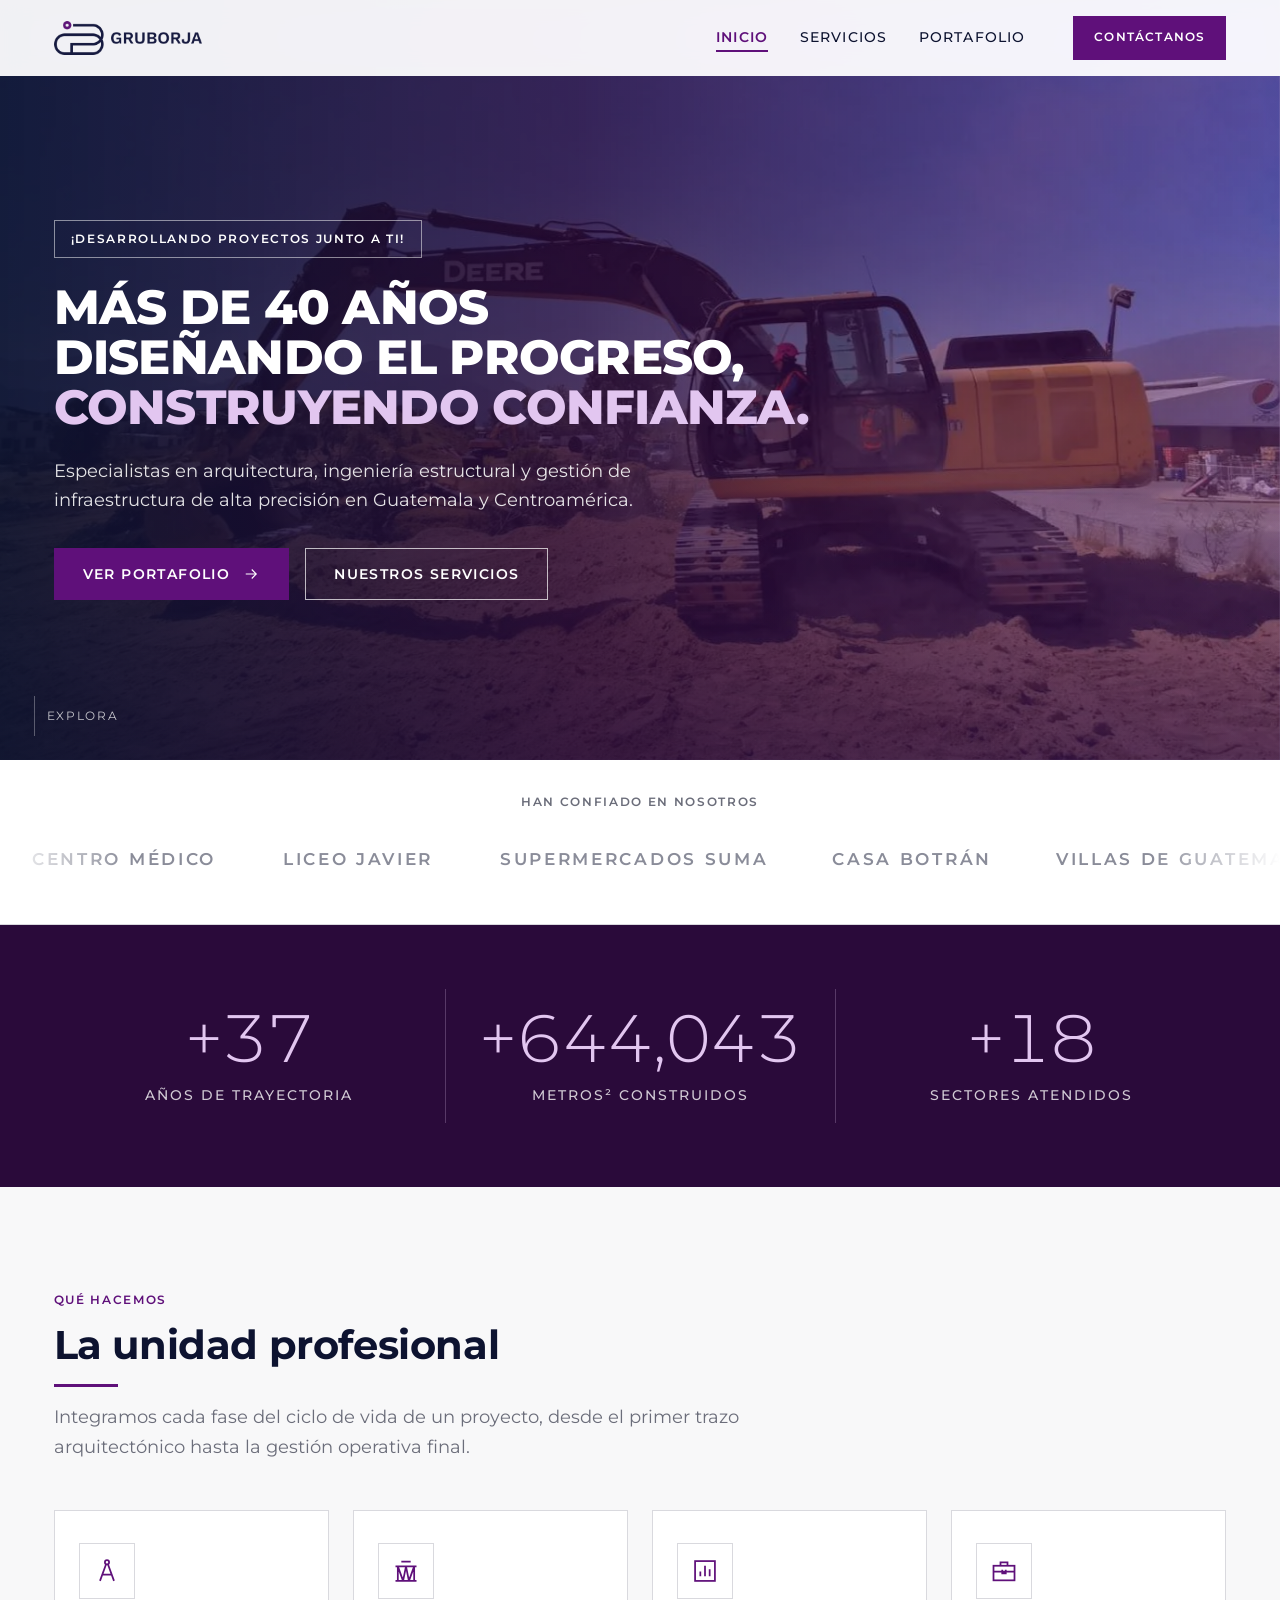
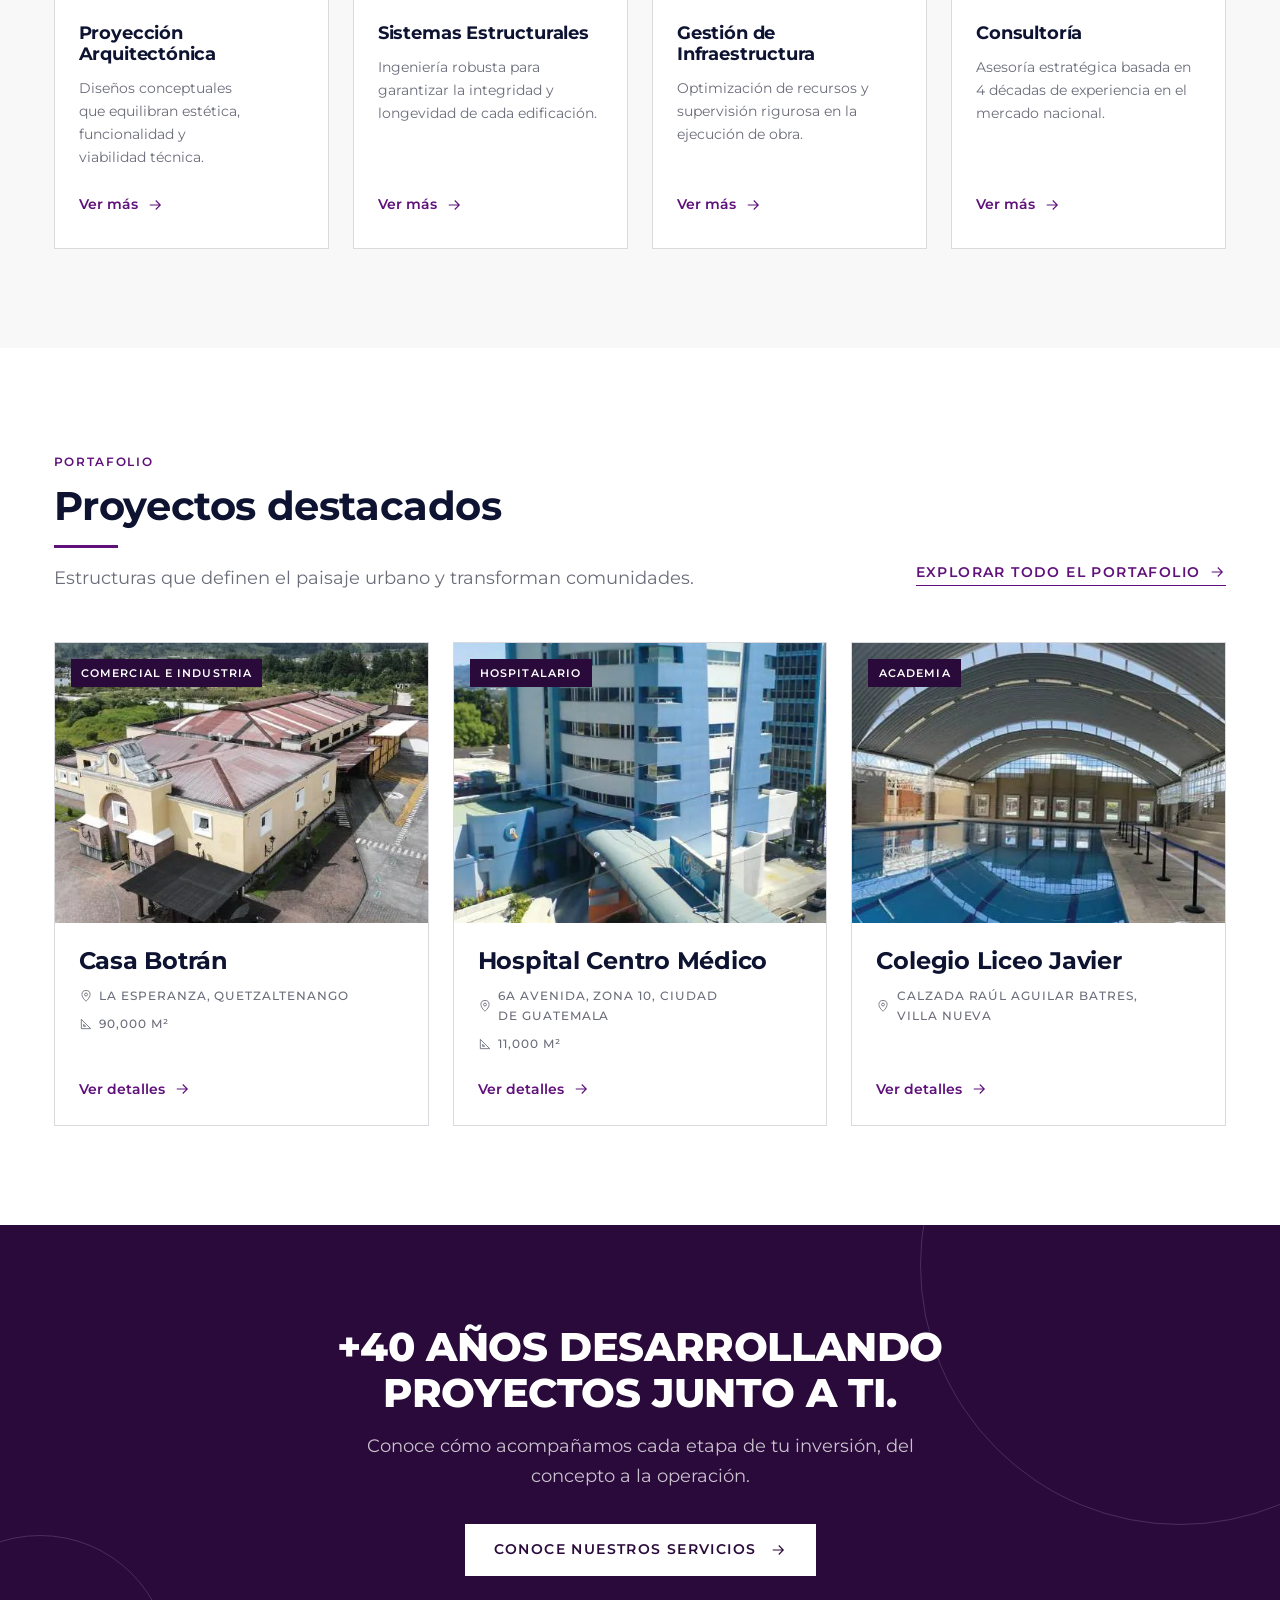
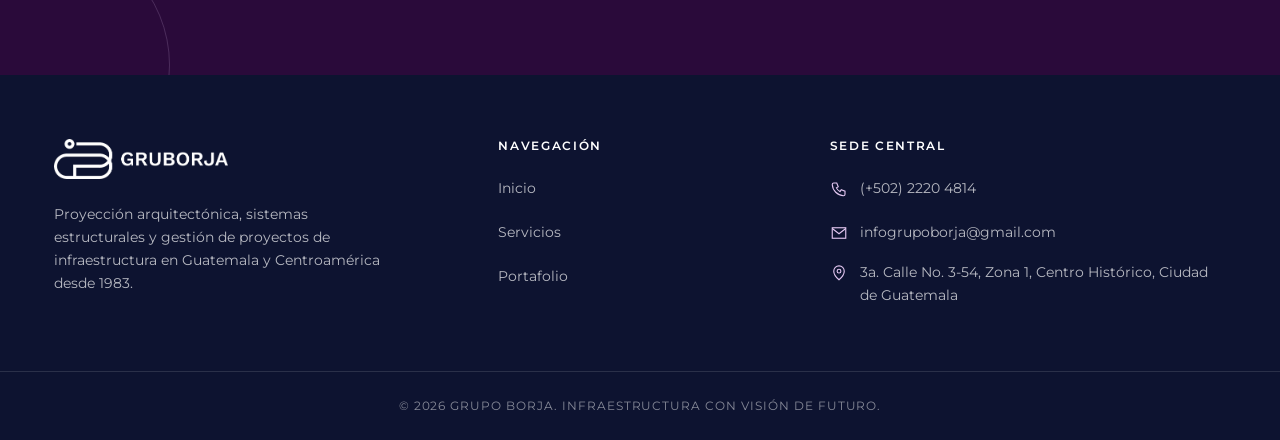
==== index.html @ f58c451b "feat(main): initial site" ====
<!DOCTYPE html>
<html lang="es" class="no-js">
<head>
  <meta charset="UTF-8">
  <meta name="viewport" content="width=device-width, initial-scale=1.0">
  <title>GRUBORJA | Arquitectura, ingeniería estructural y gestión de proyectos en Guatemala</title>
  <meta name="description" content="Más de 40 años diseñando el progreso en Guatemala. Proyección arquitectónica, sistemas estructurales, gestión de infraestructura y consultoría. +700,000 m² construidos.">

  <!-- Vista previa al compartir en WhatsApp, Facebook, LinkedIn -->
  <meta property="og:type" content="website">
  <meta property="og:title" content="GRUBORJA | Desarrollando proyectos junto a ti">
  <meta property="og:description" content="Más de 40 años de trayectoria. +700,000 m² construidos en Guatemala y Centroamérica.">
  <meta property="og:image" content="assets/img/sitio/og-imagen.jpg">
  <meta property="og:locale" content="es_GT">
  <meta name="theme-color" content="#0D1330">

  <link rel="icon" type="image/png" href="assets/logos/favicon.png">
  <link rel="apple-touch-icon" href="assets/logos/favicon.png">

  <!-- Tipografía de marca: Montserrat -->
  <link rel="preconnect" href="https://fonts.googleapis.com">
  <link rel="preconnect" href="https://fonts.gstatic.com" crossorigin>
  <link href="https://fonts.googleapis.com/css2?family=Montserrat:wght@300;400;500;600;700;800&display=swap" rel="stylesheet">

  <!-- Imagen del hero: se precarga para que aparezca rápido -->
  <link rel="preload" as="image" href="assets/img/sitio/hero-inicio.webp">

  <link rel="stylesheet" href="css/variables.css">
  <link rel="stylesheet" href="css/base.css">
  <link rel="stylesheet" href="css/componentes.css">
  <link rel="stylesheet" href="css/paginas.css">
</head>
<body>

  <a class="skip-link" href="#contenido">Saltar al contenido</a>

  <!-- =====================================================
       HEADER FIJO (igual en todas las páginas)
       ===================================================== -->
  <header class="site-header">
    <div class="container site-header__inner">
      <a class="site-header__logo" href="index.html" aria-label="GRUBORJA — Inicio">
        <img src="assets/logos/gruborja-color-horizontal.png" alt="GRUBORJA" width="872" height="200">
      </a>

      <button class="menu-toggle" type="button" aria-expanded="false" aria-controls="menu-principal" aria-label="Abrir menú">
        <span class="menu-toggle__bar"></span>
        <span class="menu-toggle__bar"></span>
        <span class="menu-toggle__bar"></span>
      </button>

      <nav class="main-nav" id="menu-principal" aria-label="Navegación principal">
        <ul class="main-nav__list" role="list">
          <li><a class="main-nav__link" href="index.html" aria-current="page">Inicio</a></li>
          <li><a class="main-nav__link" href="servicios.html">Servicios</a></li>
          <li><a class="main-nav__link" href="portafolio.html">Portafolio</a></li>
        </ul>
        <a class="btn btn--primary btn--sm" href="mailto:infogrupoborja@gmail.com?subject=Solicitud%20de%20asesor%C3%ADa%20t%C3%A9cnica">Contáctanos</a>
      </nav>
    </div>
  </header>

  <main id="contenido">

    <!-- =====================================================
         HERO
         ===================================================== -->
    <section class="hero" aria-labelledby="hero-titulo">
      <div class="hero__media">
        <img src="assets/img/sitio/hero-inicio.webp" alt="" fetchpriority="high">
      </div>

      <div class="container">
        <div class="hero__content">
          <p class="hero__tag">¡Desarrollando proyectos junto a ti!</p>
          <h1 class="hero__title" id="hero-titulo">
            Más de 40 años diseñando el progreso, <em>construyendo confianza.</em>
          </h1>
          <p class="hero__text">
            Especialistas en arquitectura, ingeniería estructural y gestión de infraestructura
            de alta precisión en Guatemala y Centroamérica.
          </p>
          <div class="hero__actions">
            <!-- Botón principal: morado sólido (mayor peso visual) -->
            <a class="btn btn--primary" href="portafolio.html">
              Ver portafolio
              <svg viewBox="0 0 24 24" fill="none" stroke="currentColor" stroke-width="1.5" aria-hidden="true"><path d="M5 12h14M13 6l6 6-6 6"/></svg>
            </a>
            <!-- Botón secundario: solo borde -->
            <a class="btn btn--outline" href="servicios.html">Nuestros servicios</a>
          </div>
        </div>
      </div>

      <a class="hero__scroll" href="#clientes" aria-label="Bajar a la siguiente sección">
        <span class="hero__scroll-line"></span> Explora
      </a>
    </section>

    <!-- =====================================================
         CARRUSEL DE CLIENTES
         Para agregar logos: reemplaza el <span class="client__name">
         por  <img class="client__logo" src="assets/logos/clientes/archivo.svg" alt="Nombre">
         ===================================================== -->
    <section class="clients" id="clientes" aria-label="Clientes que confían en nosotros">
      <p class="clients__label">Han confiado en nosotros</p>
      <div class="clients__viewport">
        <div class="clients__track">
          <ul class="clients__list" role="list">
            <li class="client"><span class="client__name">Centro Médico</span></li>
            <li class="client"><span class="client__name">Liceo Javier</span></li>
            <li class="client"><span class="client__name">Supermercados SUMA</span></li>
            <li class="client"><span class="client__name">Casa Botrán</span></li>
            <li class="client"><span class="client__name">Villas de Guatemala</span></li>
            <li class="client"><span class="client__name">Hotel Hilton</span></li>
          </ul>
          <!-- JS duplica la lista aquí para el giro infinito -->
        </div>
      </div>
    </section>

    <!-- =====================================================
         ESTADÍSTICAS (contadores animados)
         ===================================================== -->
    <section class="stats" aria-label="GRUBORJA en cifras">
      <div class="container stats__grid">
        <div class="stat reveal">
          <span class="stat__number" data-count="40" data-prefix="+">+40</span>
          <span class="stat__label">Años de trayectoria</span>
        </div>
        <div class="stat reveal">
          <span class="stat__number" data-count="700000" data-prefix="+">+700,000</span>
          <span class="stat__label">Metros² construidos</span>
        </div>
        <div class="stat reveal">
          <span class="stat__number" data-count="20" data-prefix="+">+20</span>
          <span class="stat__label">Sectores atendidos</span>
        </div>
      </div>
    </section>

    <!-- =====================================================
         SERVICIOS — LA UNIDAD PROFESIONAL
         Cada tarjeta completa es un enlace a su servicio.
         ===================================================== -->
    <section class="section" aria-labelledby="servicios-titulo">
      <div class="container">
        <div class="section-head reveal">
          <span class="eyebrow">Qué hacemos</span>
          <h2 class="section-title" id="servicios-titulo">La unidad profesional</h2>
          <p class="section-lead">
            Integramos cada fase del ciclo de vida de un proyecto, desde el primer trazo
            arquitectónico hasta la gestión operativa final.
          </p>
        </div>

        <ul class="service-links" role="list">
          <li class="reveal">
            <a class="service-link" href="servicios.html#proyeccion">
              <span class="service-icon">
                <svg viewBox="0 0 24 24" fill="none" stroke="currentColor" stroke-width="1.5" aria-hidden="true"><circle cx="12" cy="4.5" r="1.8"/><path d="M11.2 6.2 6 20.5M12.8 6.2 18 20.5M8.2 15h7.6"/></svg>
              </span>
              <h3 class="service-link__title">Proyección Arquitectónica</h3>
              <p class="service-link__text">Diseños conceptuales que equilibran estética, funcionalidad y viabilidad técnica.</p>
              <span class="service-link__more">Ver más <svg viewBox="0 0 24 24" fill="none" stroke="currentColor" stroke-width="1.5" aria-hidden="true"><path d="M5 12h14M13 6l6 6-6 6"/></svg></span>
            </a>
          </li>
          <li class="reveal">
            <a class="service-link" href="servicios.html#estructuras">
              <span class="service-icon">
                <svg viewBox="0 0 24 24" fill="none" stroke="currentColor" stroke-width="1.5" aria-hidden="true"><path d="M3 20.5h18M5 20.5V8M19 20.5V8M3 8h18M5 8l4.5 12.5M9.5 20.5 12 8l2.5 12.5M14.5 20.5 19 8M8 4h8"/></svg>
              </span>
              <h3 class="service-link__title">Sistemas Estructurales</h3>
              <p class="service-link__text">Ingeniería robusta para garantizar la integridad y longevidad de cada edificación.</p>
              <span class="service-link__more">Ver más <svg viewBox="0 0 24 24" fill="none" stroke="currentColor" stroke-width="1.5" aria-hidden="true"><path d="M5 12h14M13 6l6 6-6 6"/></svg></span>
            </a>
          </li>
          <li class="reveal">
            <a class="service-link" href="servicios.html#gestion">
              <span class="service-icon">
                <svg viewBox="0 0 24 24" fill="none" stroke="currentColor" stroke-width="1.5" aria-hidden="true"><rect x="3.5" y="3.5" width="17" height="17"/><path d="M8 16.5v-4M12 16.5v-9M16 16.5v-6"/></svg>
              </span>
              <h3 class="service-link__title">Gestión de Infraestructura</h3>
              <p class="service-link__text">Optimización de recursos y supervisión rigurosa en la ejecución de obra.</p>
              <span class="service-link__more">Ver más <svg viewBox="0 0 24 24" fill="none" stroke="currentColor" stroke-width="1.5" aria-hidden="true"><path d="M5 12h14M13 6l6 6-6 6"/></svg></span>
            </a>
          </li>
          <li class="reveal">
            <a class="service-link" href="servicios.html#consultoria">
              <span class="service-icon">
                <svg viewBox="0 0 24 24" fill="none" stroke="currentColor" stroke-width="1.5" aria-hidden="true"><rect x="3" y="7.5" width="18" height="12.5"/><path d="M9 7.5V4.5h6v3M3 12.5h18M10.5 11v3h3v-3"/></svg>
              </span>
              <h3 class="service-link__title">Consultoría</h3>
              <p class="service-link__text">Asesoría estratégica basada en 4 décadas de experiencia en el mercado nacional.</p>
              <span class="service-link__more">Ver más <svg viewBox="0 0 24 24" fill="none" stroke="currentColor" stroke-width="1.5" aria-hidden="true"><path d="M5 12h14M13 6l6 6-6 6"/></svg></span>
            </a>
          </li>
        </ul>
      </div>
    </section>

    <!-- =====================================================
         PROYECTOS DESTACADOS
         Se llenan desde data/proyectos.js (destacado: true)
         ===================================================== -->
    <section class="section section--white" aria-labelledby="destacados-titulo">
      <div class="container">
        <div class="section-head-row reveal">
          <div class="section-head">
            <span class="eyebrow">Portafolio</span>
            <h2 class="section-title" id="destacados-titulo">Proyectos destacados</h2>
            <p class="section-lead">Estructuras que definen el paisaje urbano y transforman comunidades.</p>
          </div>
          <a class="link-arrow" href="portafolio.html">
            Explorar todo el portafolio
            <svg viewBox="0 0 24 24" fill="none" stroke="currentColor" stroke-width="1.5" aria-hidden="true"><path d="M5 12h14M13 6l6 6-6 6"/></svg>
          </a>
        </div>

        <ul class="project-grid" id="destacados-grid" role="list"></ul>
      </div>
    </section>

    <!-- =====================================================
         CTA FINAL → SERVICIOS
         ===================================================== -->
    <section class="cta-band" aria-labelledby="cta-titulo">
      <div class="container reveal">
        <h2 class="cta-band__title" id="cta-titulo">+40 años desarrollando proyectos junto a ti.</h2>
        <p class="cta-band__text">Conoce cómo acompañamos cada etapa de tu inversión, del concepto a la operación.</p>
        <div class="cta-band__actions">
          <a class="btn btn--invert" href="servicios.html">
            Conoce nuestros servicios
            <svg viewBox="0 0 24 24" fill="none" stroke="currentColor" stroke-width="1.5" aria-hidden="true"><path d="M5 12h14M13 6l6 6-6 6"/></svg>
          </a>
        </div>
      </div>
    </section>

  </main>

  <!-- =====================================================
       FOOTER (igual en todas las páginas)
       ===================================================== -->
  <footer class="site-footer">
    <div class="container site-footer__grid">
      <div class="site-footer__brand">
        <img class="site-footer__logo" src="assets/logos/gruborja-blanco-horizontal.png" alt="GRUBORJA" width="870" height="200">
        <p>Proyección arquitectónica, sistemas estructurales y gestión de proyectos de infraestructura en Guatemala y Centroamérica desde 1983.</p>
      </div>

      <nav aria-label="Navegación del pie de página">
        <h2 class="site-footer__title">Navegación</h2>
        <ul class="site-footer__list" role="list">
          <li><a href="index.html">Inicio</a></li>
          <li><a href="servicios.html">Servicios</a></li>
          <li><a href="portafolio.html">Portafolio</a></li>
        </ul>
      </nav>

      <div>
        <h2 class="site-footer__title">Sede central</h2>
        <ul class="site-footer__list" role="list">
          <li>
            <a href="tel:+50222204814">
              <svg viewBox="0 0 24 24" fill="none" stroke="currentColor" stroke-width="1.5" aria-hidden="true"><path d="M5 4h4l2 5-2.5 1.5a11 11 0 0 0 5 5L15 13l5 2v4a2 2 0 0 1-2 2A16 16 0 0 1 3 6a2 2 0 0 1 2-2Z"/></svg>
              (+502) 2220 4814
            </a>
          </li>
          <li>
            <a href="mailto:infogrupoborja@gmail.com">
              <svg viewBox="0 0 24 24" fill="none" stroke="currentColor" stroke-width="1.5" aria-hidden="true"><rect x="3" y="5" width="18" height="14"/><path d="m3 6 9 7 9-7"/></svg>
              infogrupoborja@gmail.com
            </a>
          </li>
        </ul>
        <address class="site-footer__address">
          <svg viewBox="0 0 24 24" fill="none" stroke="currentColor" stroke-width="1.5" aria-hidden="true"><path d="M12 21s-7-6.1-7-11.5A7 7 0 0 1 19 9.5C19 14.9 12 21 12 21Z"/><circle cx="12" cy="9.5" r="2.5"/></svg>
          <span>3a. Calle No. 3-54, Zona 1, Centro Histórico, Ciudad de Guatemala</span>
        </address>
      </div>
    </div>

    <div class="site-footer__bottom">
      <div class="container">© <span data-year>2026</span> Grupo Borja. Infraestructura con visión de futuro.</div>
    </div>
  </footer>

  <!-- Scripts: primero los datos, luego las funciones -->
  <script src="data/proyectos.js"></script>
  <script src="js/main.js"></script>
  <script src="js/proyectos.js"></script>
  <script src="js/inicio.js"></script>
</body>
</html>
---- css/variables.css ----
/* =========================================================
   GRUBORJA — VARIABLES DE MARCA (Design Tokens)
   ---------------------------------------------------------
   Todo el sitio toma sus colores, tipografía y espacios de
   aquí. Si la marca cambia, se edita SOLO este archivo.
   ========================================================= */

:root {
  /* ---------- Colores de marca ---------- */
  --color-navy: #0D1330;          /* Azul oscuro institucional: textos y footer */
  --color-purple: #5F107A;        /* Morado GRUBORJA: botones primarios y acentos */
  --color-purple-hover: #4A0C60;  /* Morado al pasar el cursor */
  --color-purple-deep: #2A0A3A;   /* Morado profundo: bandas de estadísticas y CTA */
  --color-lilac: #E2C6F0;         /* Lila claro: números sobre fondos oscuros */
  --color-lilac-soft: #F4ECF8;    /* Lila muy suave: fondos de etiquetas */

  /* ---------- Neutros ---------- */
  --color-white: #FFFFFF;
  --color-bg: #F8F8F9;            /* Fondo general de página */
  --color-bg-alt: #EFEFF1;        /* Fondo de secciones alternas */
  --color-line: #D9D9DE;          /* Marcos lineales de 1px */
  --color-text: #3B3D4A;          /* Texto de párrafos */
  --color-text-soft: #6B6D7A;     /* Texto secundario / metadatos */

  /* ---------- Estados ---------- */
  --color-focus: #B26BD1;         /* Anillo de foco visible (accesibilidad) */

  /* ---------- Tipografía ---------- */
  --font-base: "Montserrat", system-ui, -apple-system, "Segoe UI", sans-serif;

  /* Escala tipográfica fluida: crece con el ancho de pantalla */
  --fs-xs: 0.75rem;                                   /* 12px  etiquetas   */
  --fs-sm: 0.875rem;                                  /* 14px  metadatos   */
  --fs-base: 1rem;                                    /* 16px  párrafos    */
  --fs-md: 1.125rem;                                  /* 18px  intro       */
  --fs-lg: clamp(1.25rem, 1.1rem + 0.6vw, 1.5rem);    /* títulos de tarjeta */
  --fs-xl: clamp(1.75rem, 1.4rem + 1.4vw, 2.5rem);    /* títulos de sección */
  --fs-2xl: clamp(1.9rem, 1.4rem + 2vw, 3.25rem);     /* título del hero    */
  --fs-stat: clamp(2.5rem, 1.8rem + 3vw, 4.25rem);    /* números grandes    */

  --tracking-wide: 0.14em;        /* Espaciado de letras para etiquetas en mayúscula */

  /* ---------- Espaciado ---------- */
  --space-1: 0.25rem;
  --space-2: 0.5rem;
  --space-3: 0.75rem;
  --space-4: 1rem;
  --space-5: 1.5rem;
  --space-6: 2rem;
  --space-7: 3rem;
  --space-8: 4rem;
  --section-y: clamp(4rem, 3rem + 4vw, 7rem);  /* Espacio vertical entre secciones */

  /* ---------- Layout ---------- */
  --container: 1240px;
  --gutter: clamp(1rem, 0.5rem + 2vw, 3rem);
  --header-h: 76px;
  --header-h-compact: 64px;

  /* ---------- Bordes, sombras y movimiento ---------- */
  --border: 1px solid var(--color-line);   /* Marco lineal de 1px (constante de marca) */
  --radius: 0;                              /* La marca usa esquinas rectas */
  --radius-pill: 999px;
  --shadow-hover: 0 18px 40px -18px rgba(13, 19, 48, 0.35);
  --ease: cubic-bezier(0.22, 0.61, 0.36, 1);
  --t-fast: 180ms;
  --t-med: 380ms;
  --t-slow: 700ms;
}
---- css/base.css ----
/* =========================================================
   GRUBORJA — BASE
   Reset ligero, tipografía general, utilidades y layout.
   ========================================================= */

/* ---------- Reset ---------- */
*,
*::before,
*::after {
  box-sizing: border-box;
}

html {
  -webkit-text-size-adjust: 100%;
  scroll-behavior: smooth;
  /* Evita que el header fijo tape los títulos al usar anclas (#seccion) */
  scroll-padding-top: calc(var(--header-h) + 1rem);
}

body {
  margin: 0;
  font-family: var(--font-base);
  font-size: var(--fs-base);
  line-height: 1.65;
  color: var(--color-text);
  background: var(--color-bg);
  -webkit-font-smoothing: antialiased;
  overflow-x: hidden;
}

/* Bloquea el scroll cuando el menú móvil o el modal están abiertos */
body.no-scroll {
  overflow: hidden;
}

img,
svg {
  display: block;
  max-width: 100%;
}

img {
  height: auto;
}

h1, h2, h3, h4, p, ul, ol, figure {
  margin: 0;
}

ul[role="list"],
ol[role="list"] {
  list-style: none;
  padding: 0;
}

a {
  color: inherit;
  text-decoration: none;
}

button {
  font: inherit;
  color: inherit;
  cursor: pointer;
  background: none;
  border: 0;
  padding: 0;
}

/* ---------- Encabezados ---------- */
h1, h2, h3, h4 {
  color: var(--color-navy);
  line-height: 1.15;
  font-weight: 700;
  letter-spacing: -0.01em;
  text-wrap: balance;
}

p {
  text-wrap: pretty;
}

/* ---------- Foco visible (accesibilidad con teclado) ---------- */
:focus-visible {
  outline: 2px solid var(--color-focus);
  outline-offset: 3px;
}

/* ---------- Enlace "Saltar al contenido" ---------- */
.skip-link {
  position: absolute;
  left: var(--space-4);
  top: -100px;
  z-index: 1000;
  padding: var(--space-3) var(--space-4);
  background: var(--color-purple);
  color: var(--color-white);
  font-weight: 600;
}

.skip-link:focus {
  top: var(--space-4);
}

/* ---------- Utilidades ---------- */
.container {
  width: 100%;
  max-width: var(--container);
  margin-inline: auto;
  padding-inline: var(--gutter);
}

.section {
  padding-block: var(--section-y);
}

.section--alt {
  background: var(--color-bg-alt);
}

.section--white {
  background: var(--color-white);
}

/* Texto solo para lectores de pantalla */
.sr-only {
  position: absolute;
  width: 1px;
  height: 1px;
  padding: 0;
  margin: -1px;
  overflow: hidden;
  clip: rect(0, 0, 0, 0);
  white-space: nowrap;
  border: 0;
}

/* ---------- Encabezado de sección (etiqueta + título + línea) ---------- */
.section-head {
  max-width: 720px;
  margin-bottom: var(--space-7);
}

.eyebrow {
  display: inline-block;
  font-size: var(--fs-xs);
  font-weight: 600;
  letter-spacing: var(--tracking-wide);
  text-transform: uppercase;
  color: var(--color-purple);
  margin-bottom: var(--space-3);
}

.section-title {
  font-size: var(--fs-xl);
}

/* Línea morada bajo el título (detalle del diseño en Figma) */
.section-title::after {
  content: "";
  display: block;
  width: 64px;
  height: 3px;
  margin-top: var(--space-4);
  background: var(--color-purple);
}

.section-head--center {
  margin-inline: auto;
  text-align: center;
}

.section-head--center .section-title::after {
  margin-inline: auto;
}

.section-lead {
  margin-top: var(--space-4);
  font-size: var(--fs-md);
  color: var(--color-text-soft);
}

/* Fila con encabezado a la izquierda y enlace a la derecha */
.section-head-row {
  display: flex;
  flex-wrap: wrap;
  align-items: flex-end;
  justify-content: space-between;
  gap: var(--space-5);
  margin-bottom: var(--space-7);
}

.section-head-row .section-head {
  margin-bottom: 0;
}

/* ---------- Animación de aparición al hacer scroll ---------- */
/* JS agrega la clase .is-visible cuando el elemento entra en pantalla */
.reveal {
  opacity: 0;
  transform: translateY(24px);
  transition: opacity var(--t-slow) var(--ease), transform var(--t-slow) var(--ease);
}

.reveal.is-visible {
  opacity: 1;
  transform: none;
}

/* Si JS no carga, todo se muestra igual */
.no-js .reveal {
  opacity: 1;
  transform: none;
}

/* ---------- Respeto a "reducir movimiento" del sistema ---------- */
@media (prefers-reduced-motion: reduce) {
  html {
    scroll-behavior: auto;
  }

  *,
  *::before,
  *::after {
    animation-duration: 0.01ms !important;
    animation-iteration-count: 1 !important;
    transition-duration: 0.01ms !important;
  }

  .reveal {
    opacity: 1;
    transform: none;
  }
}
---- css/componentes.css ----
/* =========================================================
   GRUBORJA — COMPONENTES REUTILIZABLES
   Botones, header, menú móvil, hero, tarjetas, banda CTA,
   footer y modal de proyecto.
   ========================================================= */


/* =========================================================
   1. BOTONES
   - .btn--primary   → acción principal (morado sólido)
   - .btn--outline   → acción secundaria sobre fondo oscuro
   - .btn--ghost     → acción secundaria sobre fondo claro
   - .btn--invert    → acción principal sobre fondo morado
   Todos miden mínimo 48px de alto (área táctil cómoda).
   ========================================================= */
.btn {
  display: inline-flex;
  align-items: center;
  justify-content: center;
  gap: var(--space-3);
  min-height: 52px;
  padding: 0.85rem 1.75rem;
  font-size: var(--fs-sm);
  font-weight: 600;
  letter-spacing: 0.1em;
  text-transform: uppercase;
  line-height: 1.2;
  text-align: center;
  border: 1px solid transparent;
  border-radius: var(--radius);
  transition: background-color var(--t-fast) var(--ease),
              color var(--t-fast) var(--ease),
              border-color var(--t-fast) var(--ease),
              transform var(--t-fast) var(--ease);
}

.btn svg {
  width: 18px;
  height: 18px;
  flex-shrink: 0;
  transition: transform var(--t-fast) var(--ease);
}

.btn:hover svg {
  transform: translateX(4px);
}

.btn:active {
  transform: translateY(1px);
}

.btn--primary {
  background: var(--color-purple);
  color: var(--color-white);
}

.btn--primary:hover {
  background: var(--color-purple-hover);
}

.btn--outline {
  border-color: rgba(255, 255, 255, 0.7);
  color: var(--color-white);
}

.btn--outline:hover {
  background: var(--color-white);
  color: var(--color-navy);
}

.btn--ghost {
  border-color: var(--color-purple);
  color: var(--color-purple);
}

.btn--ghost:hover {
  background: var(--color-purple);
  color: var(--color-white);
}

.btn--invert {
  background: var(--color-white);
  color: var(--color-purple-deep);
}

.btn--invert:hover {
  background: var(--color-lilac);
}

.btn--sm {
  min-height: 44px;
  padding: 0.6rem 1.25rem;
  font-size: var(--fs-xs);
}

/* Enlace de texto con flecha y subrayado animado */
.link-arrow {
  display: inline-flex;
  align-items: center;
  gap: var(--space-2);
  min-height: 44px;
  font-size: var(--fs-sm);
  font-weight: 600;
  letter-spacing: 0.1em;
  text-transform: uppercase;
  color: var(--color-purple);
  background-image: linear-gradient(currentColor, currentColor);
  background-size: 100% 1px;
  background-position: 0 calc(100% - 8px);
  background-repeat: no-repeat;
  transition: background-size var(--t-med) var(--ease);
}

.link-arrow svg {
  width: 18px;
  height: 18px;
  transition: transform var(--t-fast) var(--ease);
}

.link-arrow:hover svg {
  transform: translateX(4px);
}


/* =========================================================
   2. HEADER FIJO
   Siempre visible. Al hacer scroll se compacta (clase
   .is-scrolled agregada por JS).
   ========================================================= */
.site-header {
  position: fixed;
  inset: 0 0 auto 0;
  z-index: 100;
  height: var(--header-h);
  background: rgba(255, 255, 255, 0.94);
  -webkit-backdrop-filter: saturate(160%) blur(12px);
  backdrop-filter: saturate(160%) blur(12px);
  border-bottom: 1px solid transparent;
  transition: height var(--t-med) var(--ease),
              border-color var(--t-med) var(--ease),
              box-shadow var(--t-med) var(--ease);
}

.site-header.is-scrolled {
  height: var(--header-h-compact);
  border-bottom-color: var(--color-line);
  box-shadow: 0 6px 24px -18px rgba(13, 19, 48, 0.5);
}

.site-header__inner {
  display: flex;
  align-items: center;
  justify-content: space-between;
  gap: var(--space-5);
  height: 100%;
}

.site-header__logo img {
  height: 34px;
  width: auto;
  transition: height var(--t-med) var(--ease);
}

.site-header.is-scrolled .site-header__logo img {
  height: 30px;
}

/* Navegación de escritorio */
.main-nav {
  display: flex;
  align-items: center;
  gap: var(--space-7);
}

.main-nav__list {
  display: flex;
  gap: var(--space-6);
}

.main-nav__link {
  position: relative;
  display: inline-flex;
  align-items: center;
  min-height: 44px;
  font-size: var(--fs-sm);
  font-weight: 500;
  letter-spacing: 0.08em;
  text-transform: uppercase;
  color: var(--color-navy);
  transition: color var(--t-fast) var(--ease);
}

/* Línea inferior animada; se queda fija en la página activa */
.main-nav__link::after {
  content: "";
  position: absolute;
  left: 0;
  right: 0;
  bottom: 8px;
  height: 2px;
  background: var(--color-purple);
  transform: scaleX(0);
  transform-origin: left;
  transition: transform var(--t-med) var(--ease);
}

.main-nav__link:hover {
  color: var(--color-purple);
}

.main-nav__link:hover::after,
.main-nav__link[aria-current="page"]::after {
  transform: scaleX(1);
}

.main-nav__link[aria-current="page"] {
  color: var(--color-purple);
  font-weight: 600;
}

/* Botón hamburguesa (solo móvil/tablet) */
.menu-toggle {
  display: none;
  position: relative;
  width: 48px;
  height: 48px;
  margin-right: -12px;
}

.menu-toggle__bar {
  position: absolute;
  left: 12px;
  width: 24px;
  height: 2px;
  background: var(--color-navy);
  transition: transform var(--t-med) var(--ease), opacity var(--t-fast);
}

.menu-toggle__bar:nth-child(1) { top: 16px; }
.menu-toggle__bar:nth-child(2) { top: 23px; }
.menu-toggle__bar:nth-child(3) { top: 30px; }

/* Se convierte en "X" cuando el menú está abierto */
.menu-toggle[aria-expanded="true"] .menu-toggle__bar:nth-child(1) {
  transform: translateY(7px) rotate(45deg);
}

.menu-toggle[aria-expanded="true"] .menu-toggle__bar:nth-child(2) {
  opacity: 0;
}

.menu-toggle[aria-expanded="true"] .menu-toggle__bar:nth-child(3) {
  transform: translateY(-7px) rotate(-45deg);
}

/* ---------- Menú en móvil y tablet (< 900px) ---------- */
@media (max-width: 899px) {
  .menu-toggle {
    display: block;
  }

  .main-nav {
    position: fixed;
    top: var(--header-h);
    left: 0;
    right: 0;
    height: calc(100dvh - var(--header-h));
    flex-direction: column;
    align-items: stretch;
    justify-content: space-between;
    gap: var(--space-6);
    padding: var(--space-6) var(--gutter) var(--space-7);
    background: var(--color-white);
    border-top: var(--border);
    /* Oculto por defecto */
    opacity: 0;
    visibility: hidden;
    transform: translateY(-12px);
    transition: opacity var(--t-med) var(--ease),
                transform var(--t-med) var(--ease),
                visibility 0s linear var(--t-med);
  }

  .site-header.is-scrolled .main-nav {
    top: var(--header-h-compact);
    height: calc(100dvh - var(--header-h-compact));
  }

  .main-nav.is-open {
    opacity: 1;
    visibility: visible;
    transform: none;
    transition-delay: 0s;
  }

  .main-nav__list {
    flex-direction: column;
    gap: 0;
  }

  .main-nav__list li {
    border-bottom: var(--border);
  }

  .main-nav__link {
    width: 100%;
    min-height: 64px;
    font-size: var(--fs-lg);
    font-weight: 600;
    letter-spacing: 0.02em;
    text-transform: none;
  }

  .main-nav__link::after {
    display: none;
  }

  .main-nav .btn {
    width: 100%;
  }
}


/* =========================================================
   3. HERO (encabezado con foto)
   El texto va directo sobre un degradado oscuro que garantiza
   contraste en cualquier foto (mejora UX #1 del análisis).
   ========================================================= */
.hero {
  position: relative;
  display: flex;
  align-items: center;
  min-height: min(88vh, 760px);
  padding-top: calc(var(--header-h) + var(--space-7));
  padding-bottom: var(--space-8);
  color: var(--color-white);
  overflow: hidden;
  isolation: isolate;
}

.hero--short {
  min-height: min(70vh, 600px);
}

.hero__media {
  position: absolute;
  inset: 0;
  z-index: -2;
}

.hero__media img {
  width: 100%;
  height: 100%;
  object-fit: cover;
  /* Zoom lento de entrada */
  animation: hero-zoom 14s var(--ease) both;
}

/* Capa de color: más oscura a la izquierda, donde va el texto */
.hero::before {
  content: "";
  position: absolute;
  inset: 0;
  z-index: -1;
  background:
    linear-gradient(90deg, rgba(13, 19, 48, 0.92) 0%, rgba(42, 10, 58, 0.78) 45%, rgba(95, 16, 122, 0.35) 100%),
    linear-gradient(0deg, rgba(13, 19, 48, 0.55) 0%, transparent 40%);
}

@keyframes hero-zoom {
  from { transform: scale(1.08); }
  to   { transform: scale(1); }
}

.hero__content {
  max-width: 820px;
}

/* Etiqueta enmarcada con línea de 1px (constante de marca) */
.hero__tag {
  display: inline-block;
  padding: var(--space-2) var(--space-4);
  margin-bottom: var(--space-5);
  border: 1px solid rgba(255, 255, 255, 0.5);
  font-size: var(--fs-xs);
  font-weight: 600;
  letter-spacing: var(--tracking-wide);
  text-transform: uppercase;
}

.hero__title {
  font-size: var(--fs-2xl);
  font-weight: 800;
  color: var(--color-white);
  text-transform: uppercase;
  letter-spacing: -0.015em;
  line-height: 1.05;
}

.hero__title em {
  font-style: normal;
  color: var(--color-lilac);
}

.hero__text {
  max-width: 620px;
  margin-top: var(--space-5);
  font-size: var(--fs-md);
  color: rgba(255, 255, 255, 0.88);
}

.hero__actions {
  display: flex;
  flex-wrap: wrap;
  gap: var(--space-4);
  margin-top: var(--space-6);
}

/* Indicador "Explora" con línea animada */
.hero__scroll {
  position: absolute;
  left: var(--gutter);
  bottom: var(--space-5);
  display: flex;
  align-items: center;
  gap: var(--space-3);
  font-size: var(--fs-xs);
  letter-spacing: var(--tracking-wide);
  text-transform: uppercase;
  color: rgba(255, 255, 255, 0.75);
}

.hero__scroll-line {
  position: relative;
  width: 1px;
  height: 40px;
  background: rgba(255, 255, 255, 0.3);
  overflow: hidden;
}

.hero__scroll-line::after {
  content: "";
  position: absolute;
  left: 0;
  top: -40px;
  width: 1px;
  height: 40px;
  background: var(--color-white);
  animation: scroll-line 2.2s var(--ease) infinite;
}

@keyframes scroll-line {
  to { top: 40px; }
}

@media (max-width: 599px) {
  .hero__actions .btn {
    width: 100%;
  }

  .hero__scroll {
    display: none;
  }
}


/* =========================================================
   4. TARJETA DE PROYECTO
   Se usa en Inicio (a color) y Portafolio (escala de grises
   → color al pasar el cursor). Toda la tarjeta es un botón
   que abre el modal.
   ========================================================= */
.project-grid {
  display: grid;
  grid-template-columns: repeat(3, 1fr);
  gap: var(--space-5);
}

@media (max-width: 1023px) {
  .project-grid { grid-template-columns: repeat(2, 1fr); }
}

@media (max-width: 639px) {
  .project-grid { grid-template-columns: 1fr; }
}

.project-card {
  display: flex;
  flex-direction: column;
  width: 100%;
  height: 100%;
  text-align: left;
  background: var(--color-white);
  border: var(--border);
  transition: border-color var(--t-med) var(--ease),
              box-shadow var(--t-med) var(--ease),
              transform var(--t-med) var(--ease);
}

.project-card:hover,
.project-card:focus-visible {
  border-color: var(--color-purple);
  box-shadow: var(--shadow-hover);
  transform: translateY(-4px);
}

.project-card__media {
  position: relative;
  aspect-ratio: 4 / 3;
  overflow: hidden;
  background: var(--color-bg-alt);
}

.project-card__media img {
  width: 100%;
  height: 100%;
  object-fit: cover;
  transition: transform var(--t-slow) var(--ease), filter var(--t-slow) var(--ease);
}

.project-card:hover .project-card__media img,
.project-card:focus-visible .project-card__media img {
  transform: scale(1.06);
}

/* --- Variante del portafolio: gris por defecto, color al interactuar --- */
.project-card--mono .project-card__media img {
  filter: grayscale(1) contrast(1.05);
}

.project-card--mono:hover .project-card__media img,
.project-card--mono:focus-visible .project-card__media img {
  filter: none;
}

/* En pantallas táctiles no hay hover: la foto toma color al aparecer
   en pantalla (JS agrega .is-colored) */
@media (hover: none) {
  .project-card--mono.is-colored .project-card__media img {
    filter: none;
  }
}

/* Etiqueta de sector sobre la foto */
.project-card__tag {
  position: absolute;
  top: var(--space-4);
  left: var(--space-4);
  padding: 0.3rem 0.65rem;
  background: var(--color-purple-deep);
  color: var(--color-white);
  font-size: 0.6875rem;
  font-weight: 600;
  letter-spacing: 0.1em;
  text-transform: uppercase;
}

/* Icono "+" que aparece al pasar el cursor */
.project-card__zoom {
  position: absolute;
  right: var(--space-4);
  bottom: var(--space-4);
  display: grid;
  place-items: center;
  width: 44px;
  height: 44px;
  background: var(--color-white);
  color: var(--color-purple);
  opacity: 0;
  transform: translateY(8px);
  transition: opacity var(--t-med) var(--ease), transform var(--t-med) var(--ease);
}

.project-card__zoom svg {
  width: 20px;
  height: 20px;
}

.project-card:hover .project-card__zoom,
.project-card:focus-visible .project-card__zoom {
  opacity: 1;
  transform: none;
}

.project-card__body {
  display: flex;
  flex-direction: column;
  flex: 1;
  padding: var(--space-5);
}

.project-card__title {
  font-size: var(--fs-lg);
  font-weight: 700;
}

.project-card__meta {
  display: flex;
  flex-wrap: wrap;
  gap: var(--space-2) var(--space-5);
  margin-top: var(--space-3);
  font-size: var(--fs-xs);
  font-weight: 500;
  letter-spacing: 0.08em;
  text-transform: uppercase;
  color: var(--color-text-soft);
}

.project-card__meta span {
  display: inline-flex;
  align-items: center;
  gap: 0.4rem;
}

.project-card__meta svg {
  width: 14px;
  height: 14px;
  flex-shrink: 0;
}

.project-card__desc {
  margin-top: var(--space-4);
  font-size: var(--fs-sm);
  color: var(--color-text);
}

.project-card__cta {
  display: inline-flex;
  align-items: center;
  gap: var(--space-2);
  margin-top: auto;
  padding-top: var(--space-5);
  font-size: var(--fs-sm);
  font-weight: 600;
  color: var(--color-purple);
}

.project-card__cta svg {
  width: 18px;
  height: 18px;
  transition: transform var(--t-fast) var(--ease);
}

.project-card:hover .project-card__cta svg {
  transform: translateX(4px);
}


/* =========================================================
   5. BANDA CTA (llamada a la acción final)
   ========================================================= */
.cta-band {
  position: relative;
  padding-block: var(--section-y);
  background: var(--color-purple-deep);
  color: var(--color-white);
  text-align: center;
  overflow: hidden;
  isolation: isolate;
}

/* Detalle gráfico: anillos lineales inspirados en el isotipo */
.cta-band::before,
.cta-band::after {
  content: "";
  position: absolute;
  z-index: -1;
  border: 1px solid rgba(226, 198, 240, 0.18);
  border-radius: 50%;
}

.cta-band::before {
  width: 520px;
  height: 520px;
  right: -160px;
  top: -220px;
}

.cta-band::after {
  width: 260px;
  height: 260px;
  left: -90px;
  bottom: -120px;
}

.cta-band__title {
  max-width: 820px;
  margin-inline: auto;
  font-size: var(--fs-xl);
  font-weight: 800;
  color: var(--color-white);
  text-transform: uppercase;
}

.cta-band__text {
  max-width: 620px;
  margin: var(--space-4) auto 0;
  color: rgba(255, 255, 255, 0.75);
  font-size: var(--fs-md);
}

.cta-band__actions {
  display: flex;
  flex-wrap: wrap;
  justify-content: center;
  gap: var(--space-4);
  margin-top: var(--space-6);
}


/* =========================================================
   6. FOOTER
   ========================================================= */
.site-footer {
  background: var(--color-navy);
  color: rgba(255, 255, 255, 0.7);
  font-size: var(--fs-sm);
}

.site-footer__grid {
  display: grid;
  grid-template-columns: 1.4fr 1fr 1.4fr;
  gap: var(--space-7);
  padding-block: var(--space-8);
}

@media (max-width: 899px) {
  .site-footer__grid {
    grid-template-columns: 1fr 1fr;
  }

  .site-footer__brand {
    grid-column: 1 / -1;
  }
}

@media (max-width: 559px) {
  .site-footer__grid {
    grid-template-columns: 1fr;
    gap: var(--space-6);
  }
}

.site-footer__logo {
  height: 40px;
  width: auto;
  margin-bottom: var(--space-5);
}

.site-footer__brand p {
  max-width: 340px;
}

.site-footer__title {
  margin-bottom: var(--space-4);
  font-size: var(--fs-xs);
  font-weight: 600;
  letter-spacing: var(--tracking-wide);
  text-transform: uppercase;
  color: var(--color-white);
}

.site-footer__list li + li {
  margin-top: var(--space-1);
}

.site-footer__list a {
  display: inline-flex;
  align-items: center;
  gap: var(--space-3);
  min-height: 40px;
  transition: color var(--t-fast) var(--ease);
}

.site-footer__list a:hover {
  color: var(--color-white);
}

.site-footer__list svg {
  width: 18px;
  height: 18px;
  flex-shrink: 0;
  color: var(--color-lilac);
}

.site-footer__address {
  display: flex;
  gap: var(--space-3);
  font-style: normal;
  margin-top: var(--space-2);
}

.site-footer__address svg {
  width: 18px;
  height: 18px;
  flex-shrink: 0;
  margin-top: 3px;
  color: var(--color-lilac);
}

.site-footer__bottom {
  padding-block: var(--space-5);
  border-top: 1px solid rgba(255, 255, 255, 0.12);
  font-size: var(--fs-xs);
  letter-spacing: 0.08em;
  text-transform: uppercase;
  text-align: center;
  color: rgba(255, 255, 255, 0.5);
}


/* =========================================================
   7. MODAL DE PROYECTO (galería + ficha técnica)
   Usa el elemento nativo <dialog>: maneja el foco y la
   tecla Esc de forma accesible.
   ========================================================= */
.project-modal {
  width: min(1180px, 100% - 2rem);
  max-height: calc(100dvh - 2rem);
  padding: 0;
  border: 0;
  background: var(--color-white);
  color: var(--color-text);
  overflow: hidden;
}

.project-modal::backdrop {
  background: rgba(13, 19, 48, 0.82);
  -webkit-backdrop-filter: blur(4px);
  backdrop-filter: blur(4px);
}

.project-modal[open] {
  display: grid;
  grid-template-columns: 1.5fr 1fr;
  animation: modal-in var(--t-med) var(--ease);
}

@keyframes modal-in {
  from { opacity: 0; transform: translateY(20px) scale(0.98); }
  to   { opacity: 1; transform: none; }
}

.project-modal__close {
  position: absolute;
  top: var(--space-3);
  right: var(--space-3);
  z-index: 3;
  display: grid;
  place-items: center;
  width: 48px;
  height: 48px;
  background: var(--color-white);
  border: var(--border);
  color: var(--color-navy);
  transition: background-color var(--t-fast), color var(--t-fast);
}

.project-modal__close:hover {
  background: var(--color-purple);
  border-color: var(--color-purple);
  color: var(--color-white);
}

.project-modal__close svg {
  width: 22px;
  height: 22px;
}

/* ----- Galería ----- */
.gallery {
  display: flex;
  flex-direction: column;
  min-width: 0;
  background: var(--color-navy);
}

.gallery__stage {
  position: relative;
  flex: 1;
  min-height: 0;
  aspect-ratio: 4 / 3;
  overflow: hidden;
}

.gallery__img {
  width: 100%;
  height: 100%;
  object-fit: cover;
  animation: fade-in var(--t-med) var(--ease);
}

@keyframes fade-in {
  from { opacity: 0; }
  to   { opacity: 1; }
}

.gallery__nav {
  position: absolute;
  top: 50%;
  display: grid;
  place-items: center;
  width: 48px;
  height: 48px;
  margin-top: -24px;
  background: rgba(255, 255, 255, 0.92);
  color: var(--color-navy);
  transition: background-color var(--t-fast), color var(--t-fast);
}

.gallery__nav:hover {
  background: var(--color-purple);
  color: var(--color-white);
}

.gallery__nav svg {
  width: 22px;
  height: 22px;
}

.gallery__nav--prev { left: var(--space-3); }
.gallery__nav--next { right: var(--space-3); }

.gallery__counter {
  position: absolute;
  left: var(--space-3);
  bottom: var(--space-3);
  padding: 0.25rem 0.6rem;
  background: rgba(13, 19, 48, 0.8);
  color: var(--color-white);
  font-size: var(--fs-xs);
  letter-spacing: 0.1em;
}

.gallery__credit {
  position: absolute;
  right: var(--space-3);
  bottom: var(--space-3);
  font-size: 0.6875rem;
  color: rgba(255, 255, 255, 0.85);
  text-shadow: 0 1px 3px rgba(0, 0, 0, 0.6);
}

.gallery__thumbs {
  display: flex;
  gap: var(--space-2);
  padding: var(--space-3);
  overflow-x: auto;
  scrollbar-width: thin;
}

.gallery__thumb {
  flex: 0 0 76px;
  height: 56px;
  opacity: 0.5;
  border: 2px solid transparent;
  transition: opacity var(--t-fast), border-color var(--t-fast);
}

.gallery__thumb img {
  width: 100%;
  height: 100%;
  object-fit: cover;
}

.gallery__thumb:hover {
  opacity: 0.85;
}

.gallery__thumb[aria-current="true"] {
  opacity: 1;
  border-color: var(--color-lilac);
}

/* ----- Ficha técnica ----- */
.spec {
  padding: var(--space-7) var(--space-6) var(--space-6);
  overflow-y: auto;
}

.spec__sector {
  font-size: var(--fs-xs);
  font-weight: 600;
  letter-spacing: var(--tracking-wide);
  text-transform: uppercase;
  color: var(--color-purple);
}

.spec__title {
  margin-top: var(--space-2);
  padding-right: var(--space-7);
  font-size: var(--fs-xl);
}

.spec__subtitle {
  margin-top: var(--space-2);
  color: var(--color-text-soft);
}

.spec__desc {
  margin-top: var(--space-5);
  font-size: var(--fs-sm);
}

.spec__table {
  margin-top: var(--space-5);
  border-top: var(--border);
}

.spec__row {
  display: grid;
  grid-template-columns: 120px 1fr;
  gap: var(--space-4);
  padding-block: var(--space-3);
  border-bottom: var(--border);
  font-size: var(--fs-sm);
}

.spec__row dt {
  font-size: var(--fs-xs);
  font-weight: 600;
  letter-spacing: 0.1em;
  text-transform: uppercase;
  color: var(--color-text-soft);
  padding-top: 2px;
}

.spec__row dd {
  margin: 0;
  color: var(--color-navy);
  font-weight: 500;
}

.spec__row ul {
  margin: 0;
  padding-left: 1.1em;
}

.spec__actions {
  margin-top: var(--space-6);
}

.spec__actions .btn {
  width: 100%;
}

/* Modal en tablet y móvil: una sola columna con scroll */
@media (max-width: 899px) {
  .project-modal[open] {
    display: block;
    overflow-y: auto;
  }

  .gallery__stage {
    aspect-ratio: 4 / 3;
  }

  .spec {
    padding: var(--space-6) var(--space-5);
    overflow: visible;
  }

  .spec__title {
    padding-right: 0;
  }

  /* El botón de cerrar se queda visible mientras se hace scroll */
  .project-modal__close {
    position: sticky;
    top: var(--space-3);
    right: auto;
    margin: var(--space-3) var(--space-3) -60px auto;
  }
}

@media (max-width: 559px) {
  .project-modal {
    width: 100%;
    max-width: 100%;
    max-height: 100dvh;
    height: 100dvh;
    margin: 0;
  }

  .spec__row {
    grid-template-columns: 1fr;
    gap: var(--space-1);
  }
}
---- css/paginas.css ----
/* =========================================================
   GRUBORJA — ESTILOS POR PÁGINA
   1. Inicio   2. Servicios   3. Portafolio
   ========================================================= */


/* =========================================================
   1. INICIO
   ========================================================= */

/* ---------- Carrusel de clientes ---------- */
.clients {
  padding-block: var(--space-6);
  background: var(--color-white);
  border-bottom: var(--border);
  overflow: hidden;
}

.clients__label {
  margin-bottom: var(--space-4);
  text-align: center;
  font-size: var(--fs-xs);
  font-weight: 600;
  letter-spacing: var(--tracking-wide);
  text-transform: uppercase;
  color: var(--color-text-soft);
}

/* Máscara que desvanece los bordes del carrusel */
.clients__viewport {
  -webkit-mask-image: linear-gradient(90deg, transparent, #000 10%, #000 90%, transparent);
  mask-image: linear-gradient(90deg, transparent, #000 10%, #000 90%, transparent);
}

/* JS duplica la lista las veces necesarias y define --list-w.
   La pista se desplaza exactamente el ancho de una lista:
   así el giro es infinito y sin saltos */
.clients__track {
  display: flex;
  width: max-content;
  animation: clients-scroll 40s linear infinite;
}

.clients__viewport:hover .clients__track,
.clients__viewport:focus-within .clients__track {
  animation-play-state: paused;
}

@keyframes clients-scroll {
  to { transform: translateX(calc(var(--list-w, 50%) * -1)); }
}

.clients__list {
  display: flex;
  align-items: center;
  flex-shrink: 0;
}

.client {
  display: flex;
  align-items: center;
  justify-content: center;
  min-width: 220px;
  height: 64px;
  padding-inline: var(--space-6);
}

/* Nombre en texto (temporal hasta tener logos) */
.client__name {
  font-size: 1.05rem;
  font-weight: 600;
  letter-spacing: 0.16em;
  text-transform: uppercase;
  white-space: nowrap;
  color: #8A8C99;
  transition: color var(--t-fast);
}

.client:hover .client__name {
  color: var(--color-purple);
}

/* Estilo listo para cuando se agreguen los logos:
   grises por defecto y a color al pasar el cursor */
.client__logo {
  max-height: 48px;
  width: auto;
  filter: grayscale(1);
  opacity: 0.65;
  transition: filter var(--t-med), opacity var(--t-med);
}

.client:hover .client__logo {
  filter: none;
  opacity: 1;
}

/* Si el usuario prefiere menos movimiento: lista fija y centrada */
@media (prefers-reduced-motion: reduce) {
  .clients__track {
    width: auto;
    animation: none;
    justify-content: center;
    flex-wrap: wrap;
  }

  .clients__list {
    flex-wrap: wrap;
    justify-content: center;
  }

  .clients__list[aria-hidden="true"] {
    display: none;
  }
}

/* ---------- Estadísticas ---------- */
.stats {
  padding-block: var(--space-8);
  background: var(--color-purple-deep);
  color: var(--color-white);
}

.stats__grid {
  display: grid;
  grid-template-columns: repeat(3, 1fr);
}

.stat {
  padding: var(--space-4) var(--space-5);
  text-align: center;
}

.stat + .stat {
  border-left: 1px solid rgba(226, 198, 240, 0.25);
}

.stat__number {
  display: block;
  font-size: var(--fs-stat);
  font-weight: 300;
  line-height: 1;
  letter-spacing: -0.02em;
  color: var(--color-lilac);
  font-variant-numeric: tabular-nums;
}

.stat__label {
  display: block;
  margin-top: var(--space-3);
  font-size: var(--fs-sm);
  font-weight: 500;
  letter-spacing: var(--tracking-wide);
  text-transform: uppercase;
  color: rgba(255, 255, 255, 0.78);
}

@media (max-width: 699px) {
  .stats__grid {
    grid-template-columns: 1fr;
  }

  .stat + .stat {
    border-left: 0;
    border-top: 1px solid rgba(226, 198, 240, 0.25);
  }

  .stat {
    padding-block: var(--space-5);
  }
}

/* ---------- Servicios resumidos (tarjetas enlazadas) ---------- */
.service-links {
  display: grid;
  grid-template-columns: repeat(4, 1fr);
  gap: var(--space-5);
}

@media (max-width: 1023px) {
  .service-links { grid-template-columns: repeat(2, 1fr); }
}

@media (max-width: 559px) {
  .service-links { grid-template-columns: 1fr; }
}

/* Toda la tarjeta es un enlace (área de clic amplia) */
.service-link {
  position: relative;
  display: flex;
  flex-direction: column;
  height: 100%;
  padding: var(--space-6) var(--space-5);
  background: var(--color-white);
  border: var(--border);
  transition: border-color var(--t-med) var(--ease),
              box-shadow var(--t-med) var(--ease),
              transform var(--t-med) var(--ease);
}

/* Barra morada que crece en la parte superior al pasar el cursor */
.service-link::before {
  content: "";
  position: absolute;
  top: -1px;
  left: -1px;
  right: -1px;
  height: 3px;
  background: var(--color-purple);
  transform: scaleX(0);
  transform-origin: left;
  transition: transform var(--t-med) var(--ease);
}

.service-link:hover,
.service-link:focus-visible {
  border-color: var(--color-purple);
  box-shadow: var(--shadow-hover);
  transform: translateY(-4px);
}

.service-link:hover::before,
.service-link:focus-visible::before {
  transform: scaleX(1);
}

.service-icon {
  display: grid;
  place-items: center;
  width: 56px;
  height: 56px;
  border: var(--border);
  color: var(--color-purple);
  transition: background-color var(--t-med), color var(--t-med), border-color var(--t-med);
}

.service-icon svg {
  width: 28px;
  height: 28px;
}

.service-link:hover .service-icon {
  background: var(--color-purple);
  border-color: var(--color-purple);
  color: var(--color-white);
}

.service-link__title {
  margin-top: var(--space-5);
  font-size: var(--fs-md);
  font-weight: 700;
}

.service-link__text {
  margin-top: var(--space-3);
  font-size: var(--fs-sm);
  color: var(--color-text-soft);
}

.service-link__more {
  display: inline-flex;
  align-items: center;
  gap: var(--space-2);
  margin-top: auto;
  padding-top: var(--space-5);
  font-size: var(--fs-sm);
  font-weight: 600;
  color: var(--color-purple);
}

.service-link__more svg {
  width: 18px;
  height: 18px;
  transition: transform var(--t-fast);
}

.service-link:hover .service-link__more svg {
  transform: translateX(4px);
}


/* =========================================================
   2. SERVICIOS
   ========================================================= */

/* ---------- Cuadrícula de servicios detallados ---------- */
/* Las 4 tarjetas comparten exactamente la misma estructura
   (mejora UX: consistencia visual) */
.services-grid {
  display: grid;
  grid-template-columns: repeat(2, 1fr);
  border-top: var(--border);
  border-left: var(--border);
  background: var(--color-white);
}

@media (max-width: 799px) {
  .services-grid { grid-template-columns: 1fr; }
}

.service-card {
  display: flex;
  flex-direction: column;
  padding: clamp(1.5rem, 1rem + 2vw, 3rem);
  border-right: var(--border);
  border-bottom: var(--border);
  transition: background-color var(--t-med);
}

.service-card:target {
  /* Resalta la tarjeta al llegar desde un enlace (#proyeccion, etc.) */
  background: var(--color-lilac-soft);
}

.service-card__top {
  display: flex;
  align-items: flex-start;
  justify-content: space-between;
}

.service-card__num {
  font-size: var(--fs-sm);
  font-weight: 600;
  letter-spacing: 0.1em;
  color: var(--color-text-soft);
}

.service-card__title {
  margin-top: var(--space-5);
  font-size: clamp(1.4rem, 1.1rem + 1vw, 2rem);
  font-weight: 700;
  text-transform: uppercase;
}

.service-card__text {
  margin-top: var(--space-4);
}

.service-card__list {
  margin-top: var(--space-5);
}

.service-card__list li {
  display: flex;
  align-items: center;
  gap: var(--space-4);
  padding-block: var(--space-2);
  font-size: var(--fs-sm);
  font-weight: 500;
  letter-spacing: 0.06em;
  text-transform: uppercase;
  color: var(--color-navy);
}

.service-card__list li::before {
  content: "";
  flex: 0 0 20px;
  height: 1px;
  background: var(--color-purple);
}

/* ---------- Acordeón "Ver detalles técnicos" ---------- */
/* Botón de ancho completo = área de clic amplia (mejora UX) */
.accordion {
  margin-top: auto;
  padding-top: var(--space-6);
}

.accordion__btn {
  display: flex;
  align-items: center;
  justify-content: space-between;
  width: 100%;
  min-height: 56px;
  padding: var(--space-3) var(--space-4);
  border: 1px solid var(--color-purple);
  color: var(--color-purple);
  font-size: var(--fs-sm);
  font-weight: 600;
  letter-spacing: 0.1em;
  text-transform: uppercase;
  text-align: left;
  transition: background-color var(--t-fast), color var(--t-fast);
}

.accordion__btn:hover,
.accordion__btn[aria-expanded="true"] {
  background: var(--color-purple);
  color: var(--color-white);
}

.accordion__icon {
  position: relative;
  width: 16px;
  height: 16px;
  flex-shrink: 0;
}

/* Signo "+" que rota a "−" */
.accordion__icon::before,
.accordion__icon::after {
  content: "";
  position: absolute;
  top: 50%;
  left: 0;
  width: 16px;
  height: 2px;
  margin-top: -1px;
  background: currentColor;
  transition: transform var(--t-med) var(--ease);
}

.accordion__icon::after {
  transform: rotate(90deg);
}

.accordion__btn[aria-expanded="true"] .accordion__icon::after {
  transform: rotate(0deg);
}

/* Panel: se anima con grid-template-rows (0fr → 1fr) */
.accordion__panel {
  display: grid;
  grid-template-rows: 0fr;
  transition: grid-template-rows var(--t-med) var(--ease);
}

.accordion__panel.is-open {
  grid-template-rows: 1fr;
}

.accordion__inner {
  overflow: hidden;
}

.accordion__content {
  display: grid;
  grid-template-columns: 1fr 1fr;
  gap: var(--space-5);
  padding: var(--space-5) var(--space-4);
  border: var(--border);
  border-top: 0;
  background: var(--color-bg);
}

@media (max-width: 559px) {
  .accordion__content { grid-template-columns: 1fr; }
}

.accordion__content h4 {
  margin-bottom: var(--space-2);
  font-size: var(--fs-xs);
  letter-spacing: var(--tracking-wide);
  text-transform: uppercase;
  color: var(--color-purple);
}

.accordion__content ul {
  padding-left: 1.1em;
  font-size: var(--fs-sm);
}

.accordion__content li + li {
  margin-top: var(--space-1);
}

/* ---------- Compromiso con la precisión ---------- */
.split {
  display: grid;
  grid-template-columns: 1fr 1fr;
  align-items: center;
  gap: clamp(2rem, 1rem + 4vw, 5rem);
}

@media (max-width: 899px) {
  .split { grid-template-columns: 1fr; }
}

.features {
  margin-top: var(--space-6);
}

.feature {
  display: grid;
  grid-template-columns: 56px 1fr;
  gap: var(--space-4);
}

.feature + .feature {
  margin-top: var(--space-5);
}

.feature__icon {
  display: grid;
  place-items: center;
  width: 56px;
  height: 56px;
  background: var(--color-white);
  border: var(--border);
  color: var(--color-purple);
}

.feature__icon svg {
  width: 26px;
  height: 26px;
}

.feature__title {
  font-size: var(--fs-md);
  font-weight: 700;
  text-transform: uppercase;
}

.feature__text {
  margin-top: var(--space-1);
  font-size: var(--fs-sm);
  color: var(--color-text-soft);
}

/* Indicadores 100% / 24/7 reubicados aquí desde la tarjeta 03 */
.kpis {
  display: grid;
  grid-template-columns: 1fr 1fr;
  gap: var(--space-4);
  margin-top: var(--space-6);
}

.kpi {
  padding: var(--space-4) var(--space-5);
  background: var(--color-white);
  border: var(--border);
}

.kpi__value {
  display: block;
  font-size: 2rem;
  font-weight: 300;
  line-height: 1.1;
  color: var(--color-purple);
}

.kpi__label {
  font-size: var(--fs-xs);
  font-weight: 600;
  letter-spacing: 0.1em;
  text-transform: uppercase;
  color: var(--color-text-soft);
}

/* Foto con marco lineal desplazado (detalle de 1px de la marca) */
.framed-photo {
  position: relative;
  margin: 0 var(--space-4) var(--space-4) 0;
}

.framed-photo::before {
  content: "";
  position: absolute;
  inset: var(--space-4) calc(var(--space-4) * -1) calc(var(--space-4) * -1) var(--space-4);
  border: 1px solid var(--color-purple);
  z-index: 0;
}

.framed-photo img {
  position: relative;
  z-index: 1;
  width: 100%;
  aspect-ratio: 4 / 5;
  object-fit: cover;
}

.framed-photo figcaption {
  position: relative;
  z-index: 1;
  margin-top: var(--space-3);
  font-size: var(--fs-xs);
  letter-spacing: 0.08em;
  text-transform: uppercase;
  color: var(--color-text-soft);
}


/* =========================================================
   3. PORTAFOLIO
   ========================================================= */

/* ---------- Barra de filtros ---------- */
.filters {
  position: sticky;
  top: var(--header-h-compact);
  z-index: 50;
  background: rgba(248, 248, 249, 0.96);
  -webkit-backdrop-filter: blur(8px);
  backdrop-filter: blur(8px);
  border-bottom: var(--border);
}

.filters__inner {
  display: flex;
  align-items: center;
  gap: var(--space-5);
  padding-block: var(--space-4);
}

.filters__label {
  flex-shrink: 0;
  font-size: var(--fs-xs);
  font-weight: 600;
  letter-spacing: var(--tracking-wide);
  text-transform: uppercase;
  color: var(--color-navy);
}

/* En móvil los filtros se desplazan horizontalmente */
.filters__list {
  display: flex;
  gap: var(--space-2);
  overflow-x: auto;
  scrollbar-width: none;
  padding: 4px 2px;
  margin: -4px -2px;
}

.filters__list::-webkit-scrollbar {
  display: none;
}

.filter-pill {
  display: inline-flex;
  align-items: center;
  gap: var(--space-2);
  flex-shrink: 0;
  min-height: 44px;
  padding: 0.5rem 1.1rem;
  border: var(--border);
  border-radius: var(--radius-pill);
  background: var(--color-white);
  font-size: var(--fs-sm);
  font-weight: 500;
  white-space: nowrap;
  color: var(--color-navy);
  transition: background-color var(--t-fast), color var(--t-fast), border-color var(--t-fast);
}

.filter-pill:hover {
  border-color: var(--color-purple);
  color: var(--color-purple);
}

.filter-pill[aria-pressed="true"] {
  background: var(--color-purple);
  border-color: var(--color-purple);
  color: var(--color-white);
}

/* Contador de proyectos por sector */
.filter-pill__count {
  font-size: var(--fs-xs);
  opacity: 0.65;
}

@media (max-width: 699px) {
  .filters__label {
    display: none;
  }
}

/* ---------- Resultados y botón "Cargar más" ---------- */
.results-info {
  margin-bottom: var(--space-5);
  font-size: var(--fs-sm);
  color: var(--color-text-soft);
}

.results-info strong {
  color: var(--color-navy);
}

.project-grid > li {
  animation: card-in var(--t-slow) var(--ease) both;
}

@keyframes card-in {
  from { opacity: 0; transform: translateY(20px); }
  to   { opacity: 1; transform: none; }
}

.load-more {
  display: flex;
  flex-direction: column;
  align-items: center;
  gap: var(--space-3);
  margin-top: var(--space-7);
}

.load-more__progress {
  width: 200px;
  height: 2px;
  background: var(--color-line);
}

.load-more__bar {
  height: 100%;
  background: var(--color-purple);
  transition: width var(--t-med) var(--ease);
}

.load-more__text {
  font-size: var(--fs-xs);
  letter-spacing: 0.08em;
  text-transform: uppercase;
  color: var(--color-text-soft);
}

/* ---------- Ingeniería de alta precisión ---------- */
.engineering {
  display: grid;
  grid-template-columns: 1.1fr 1fr 1fr;
  gap: var(--space-5);
  align-items: stretch;
}

@media (max-width: 899px) {
  .engineering { grid-template-columns: 1fr 1fr; }
  .engineering__intro { grid-column: 1 / -1; }
}

@media (max-width: 559px) {
  .engineering { grid-template-columns: 1fr; }
}

.engineering__intro p {
  margin-top: var(--space-4);
  color: var(--color-text-soft);
}

.info-card {
  padding: var(--space-6) var(--space-5);
  background: var(--color-white);
  border: var(--border);
}

.info-card .service-icon {
  margin-bottom: var(--space-5);
}

.info-card__title {
  font-size: var(--fs-md);
  font-weight: 700;
}

.info-card__text {
  margin-top: var(--space-2);
  font-size: var(--fs-sm);
  color: var(--color-text-soft);
}

/* Indicador de que hay más filtros a la derecha (solo móvil) */
@media (max-width: 699px) {
  .filters__list {
    -webkit-mask-image: linear-gradient(90deg, #000 85%, transparent);
    mask-image: linear-gradient(90deg, #000 85%, transparent);
    padding-right: var(--space-7);
  }
}
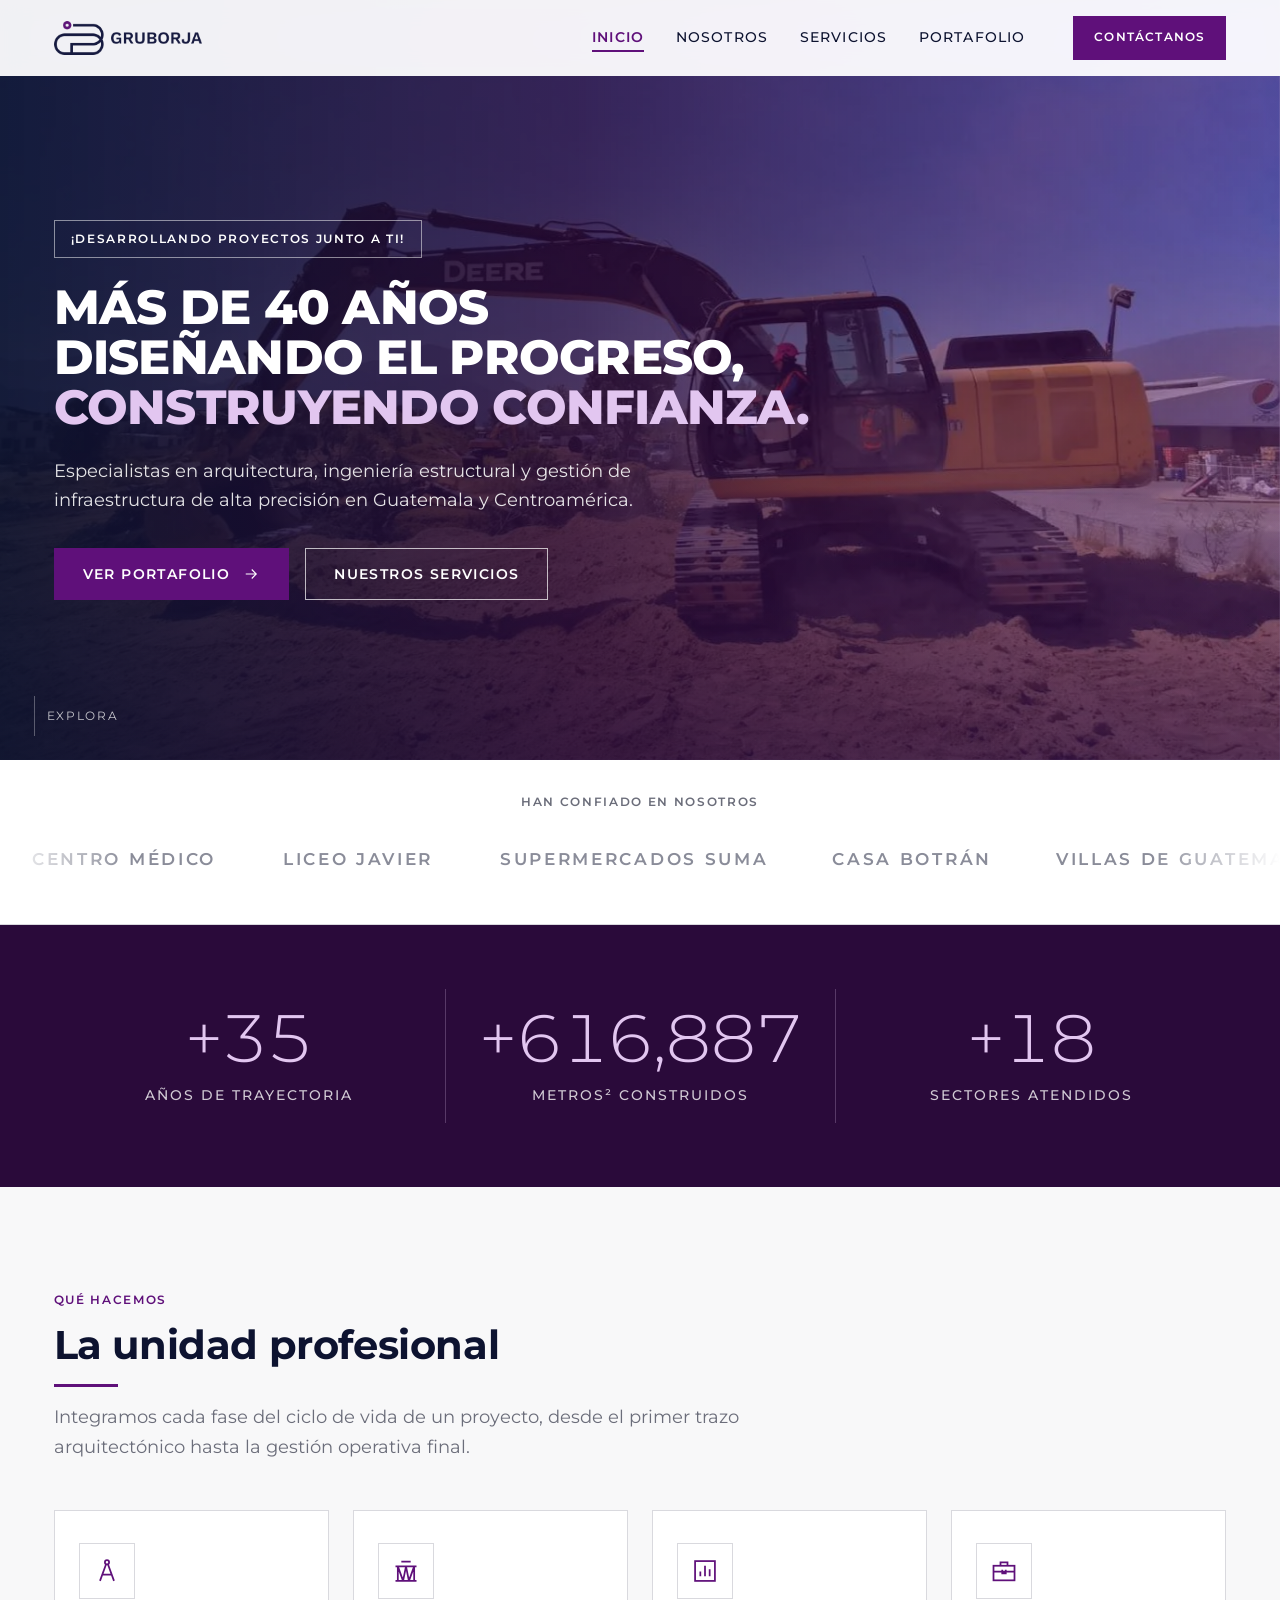
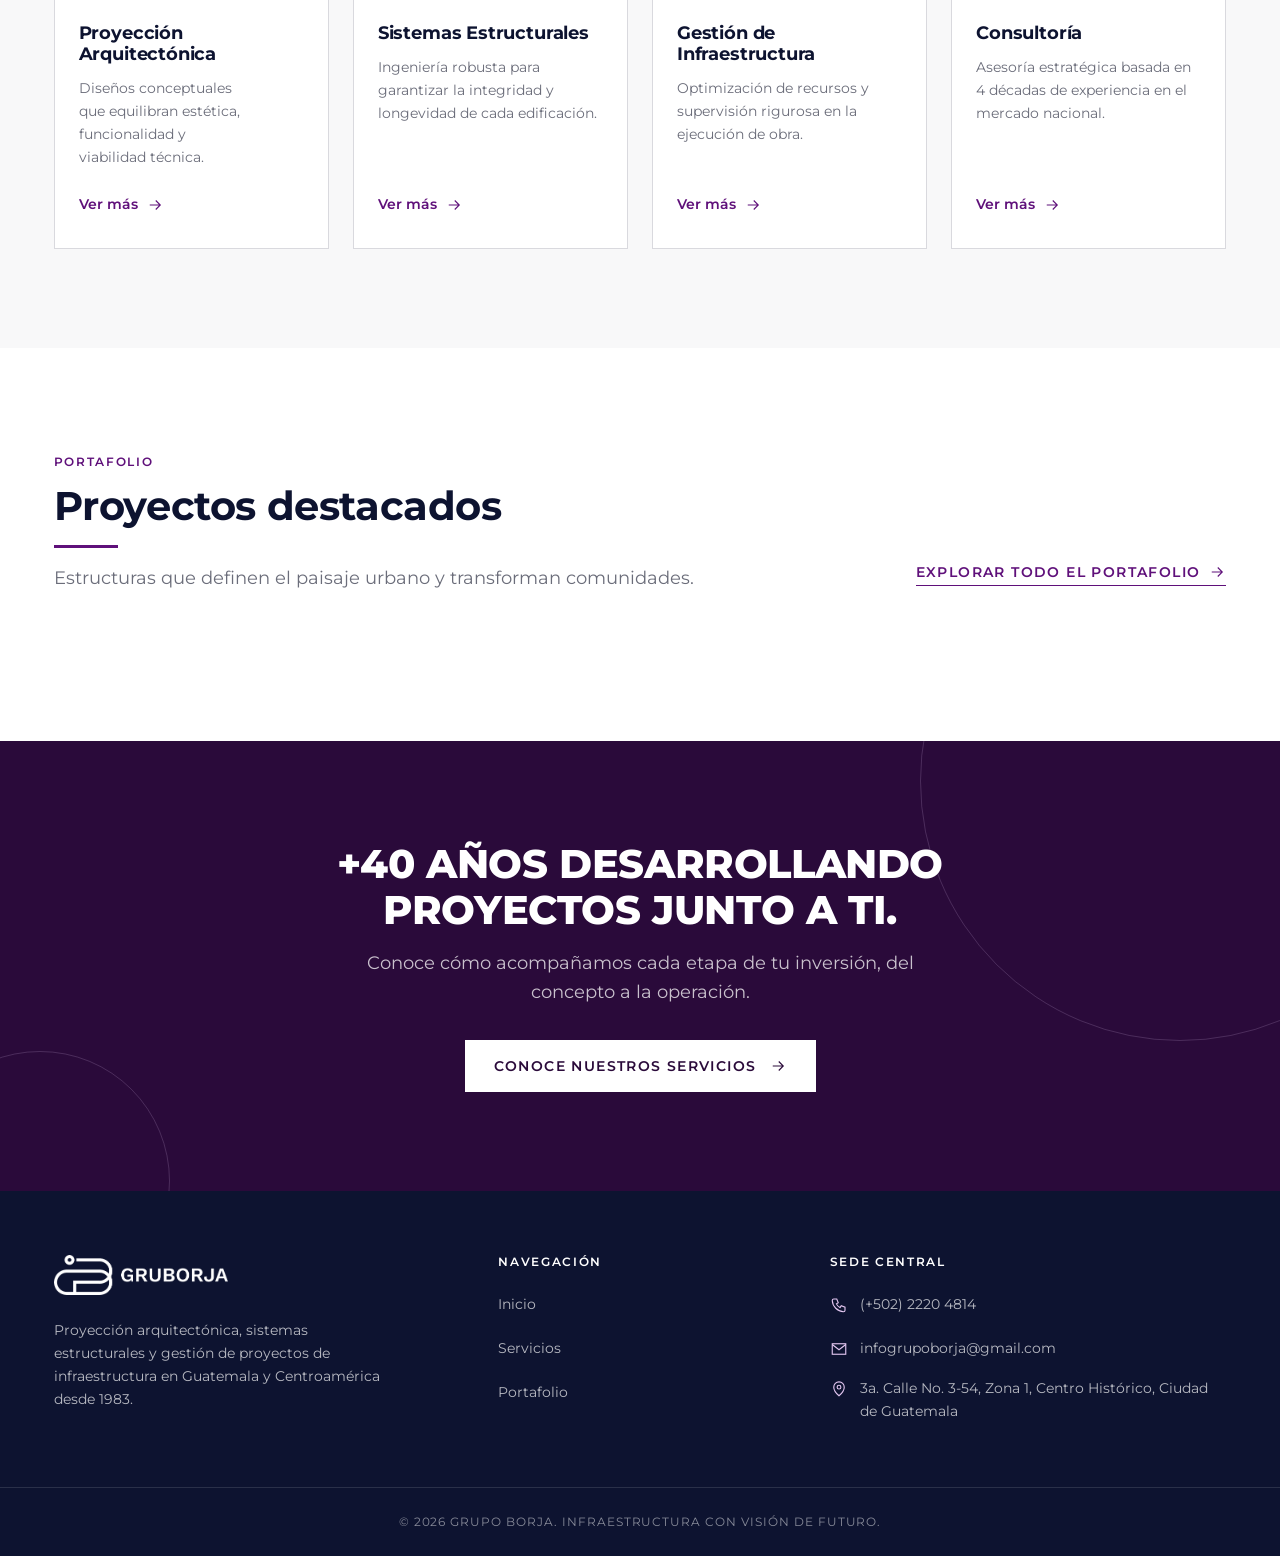
==== commit 66668189: "feat(nosotros): integracion de portafolio de fundador" ====
--- a/index.html
+++ b/index.html
@@ -52,6 +52,7 @@
       <nav class="main-nav" id="menu-principal" aria-label="Navegación principal">
         <ul class="main-nav__list" role="list">
           <li><a class="main-nav__link" href="index.html" aria-current="page">Inicio</a></li>
+          <li><a class="main-nav__link" href="codbr.html">Nosotros</a></li>
           <li><a class="main-nav__link" href="servicios.html">Servicios</a></li>
           <li><a class="main-nav__link" href="portafolio.html">Portafolio</a></li>
         </ul>
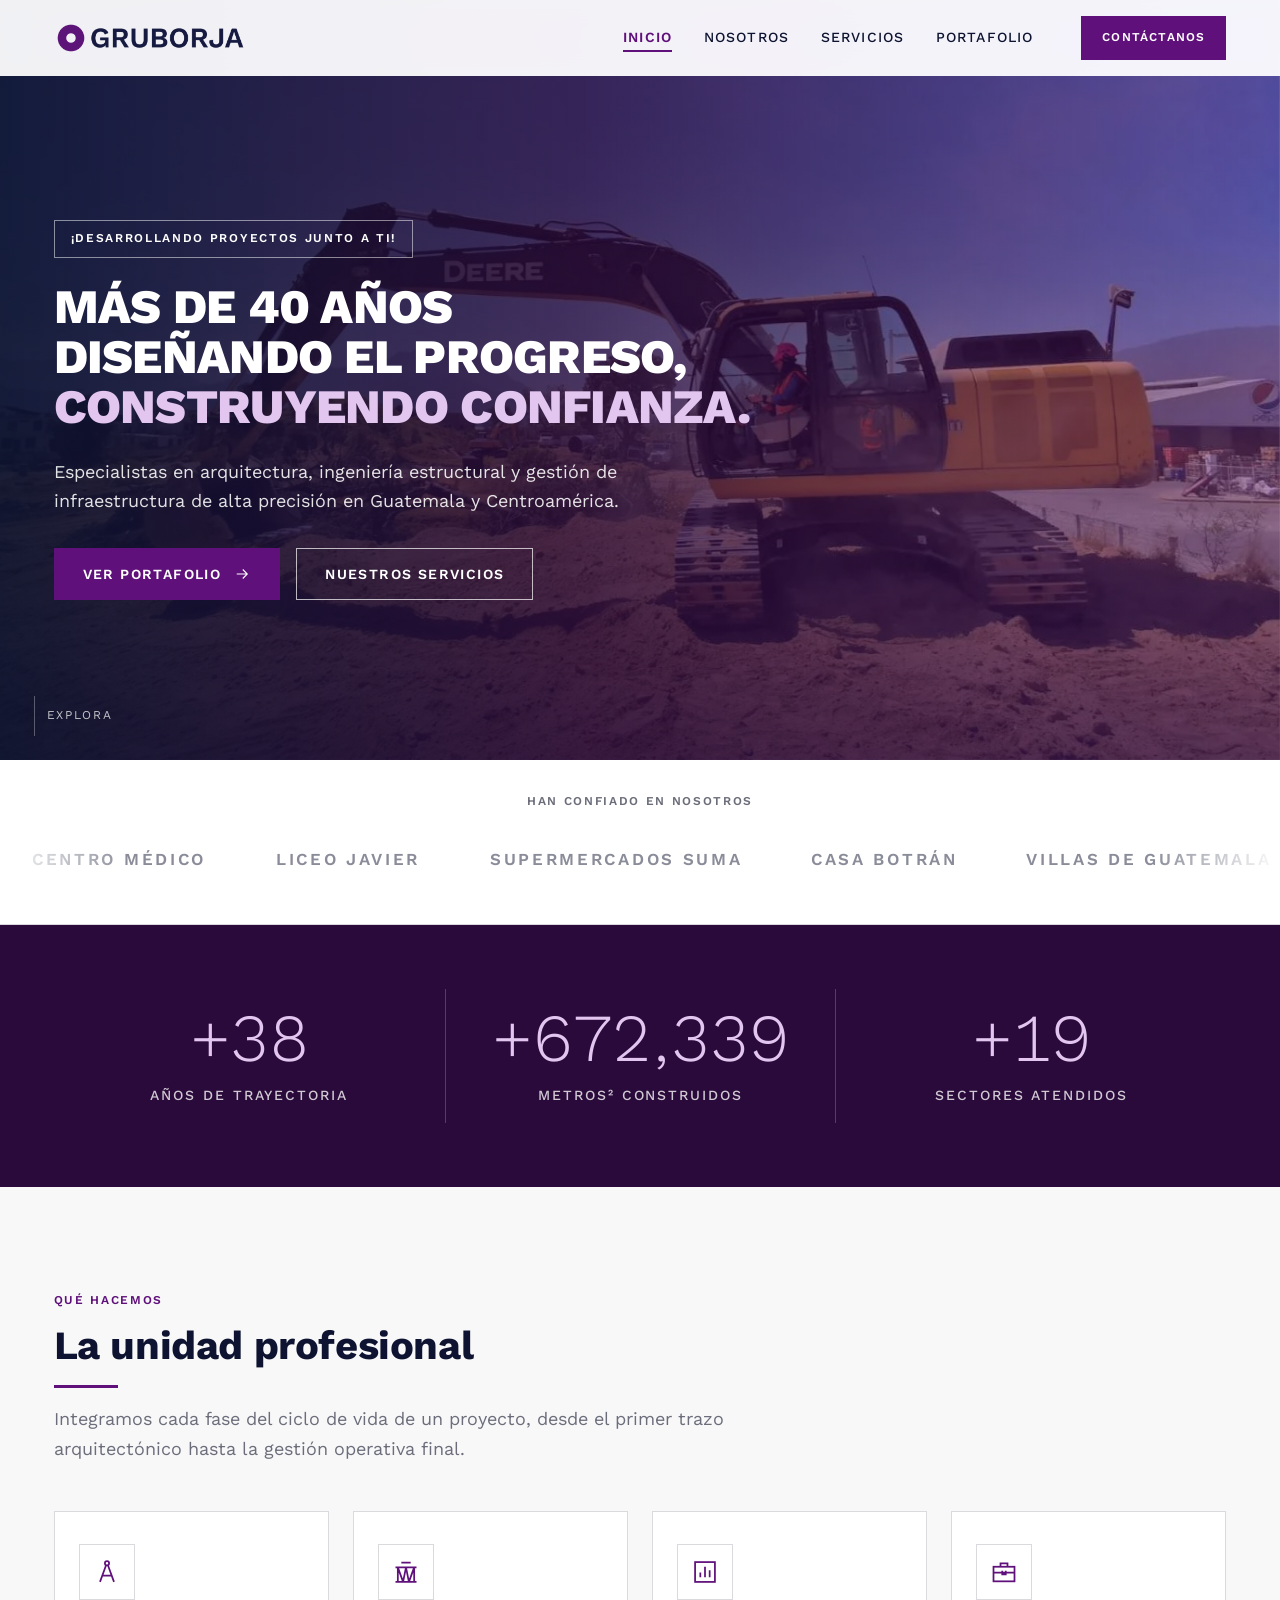
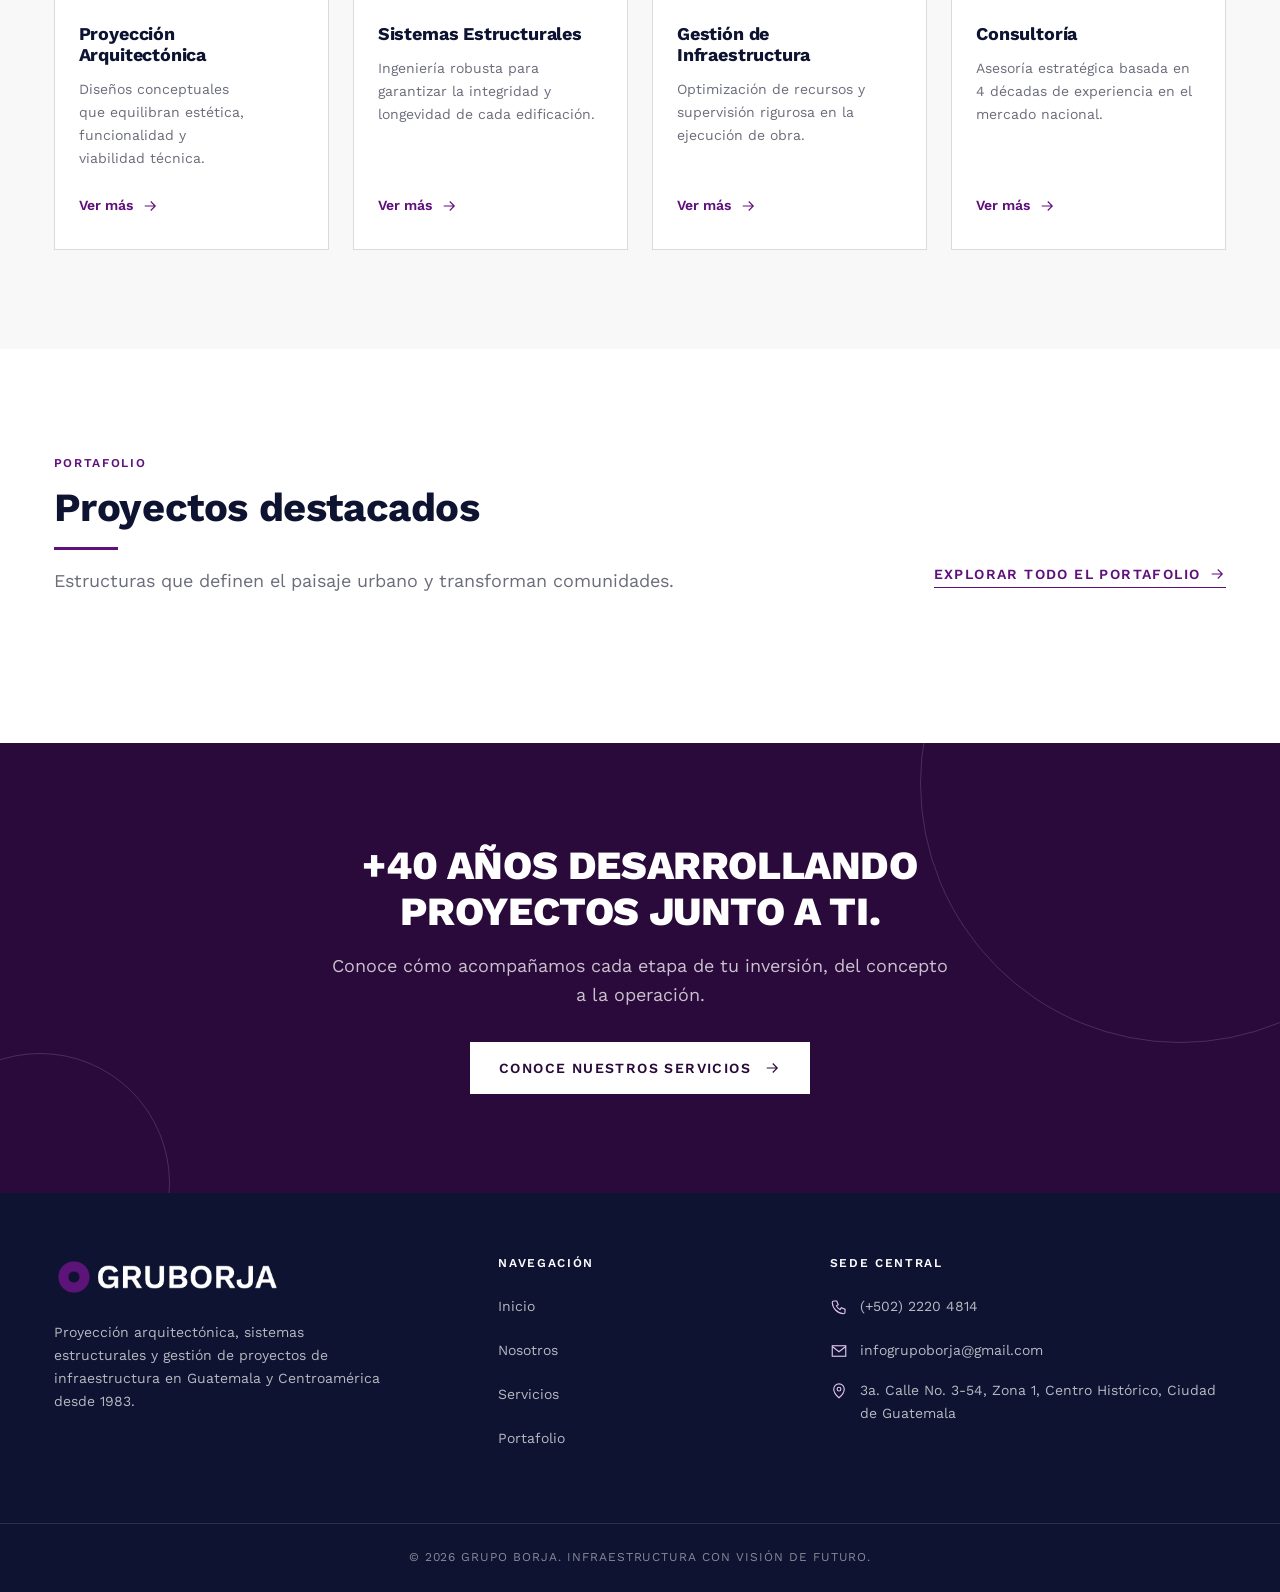
==== commit 4cdc2f1b: "feat(nosotros): pagina Nosotros y actualizacion de la pagina del fundador Co-Authored-By: Claude Opu" ====
--- a/index.html
+++ b/index.html
@@ -17,10 +17,10 @@
   <link rel="icon" type="image/png" href="assets/logos/favicon.png">
   <link rel="apple-touch-icon" href="assets/logos/favicon.png">
 
-  <!-- Tipografía de marca: Montserrat -->
+  <!-- Tipografía de marca: Work Sans (la misma del logo y de los documentos GRUBORJA) -->
   <link rel="preconnect" href="https://fonts.googleapis.com">
   <link rel="preconnect" href="https://fonts.gstatic.com" crossorigin>
-  <link href="https://fonts.googleapis.com/css2?family=Montserrat:wght@300;400;500;600;700;800&display=swap" rel="stylesheet">
+  <link href="https://fonts.googleapis.com/css2?family=Work+Sans:ital,wght@0,300;0,400;0,500;0,600;0,700;0,800;1,400;1,600&display=swap" rel="stylesheet">
 
   <!-- Imagen del hero: se precarga para que aparezca rápido -->
   <link rel="preload" as="image" href="assets/img/sitio/hero-inicio.webp">
@@ -40,7 +40,7 @@
   <header class="site-header">
     <div class="container site-header__inner">
       <a class="site-header__logo" href="index.html" aria-label="GRUBORJA — Inicio">
-        <img src="assets/logos/gruborja-color-horizontal.png" alt="GRUBORJA" width="872" height="200">
+        <img src="assets/img/marca/gruborja-banner-color.png" alt="GRUBORJA" width="684" height="120">
       </a>
 
       <button class="menu-toggle" type="button" aria-expanded="false" aria-controls="menu-principal" aria-label="Abrir menú">
@@ -52,7 +52,7 @@
       <nav class="main-nav" id="menu-principal" aria-label="Navegación principal">
         <ul class="main-nav__list" role="list">
           <li><a class="main-nav__link" href="index.html" aria-current="page">Inicio</a></li>
-          <li><a class="main-nav__link" href="codbr.html">Nosotros</a></li>
+          <li><a class="main-nav__link" href="nosotros.html">Nosotros</a></li>
           <li><a class="main-nav__link" href="servicios.html">Servicios</a></li>
           <li><a class="main-nav__link" href="portafolio.html">Portafolio</a></li>
         </ul>
@@ -246,7 +246,7 @@
   <footer class="site-footer">
     <div class="container site-footer__grid">
       <div class="site-footer__brand">
-        <img class="site-footer__logo" src="assets/logos/gruborja-blanco-horizontal.png" alt="GRUBORJA" width="870" height="200">
+        <img class="site-footer__logo" src="assets/img/marca/gruborja-banner-blanco.png" alt="GRUBORJA" width="683" height="120">
         <p>Proyección arquitectónica, sistemas estructurales y gestión de proyectos de infraestructura en Guatemala y Centroamérica desde 1983.</p>
       </div>
 
@@ -254,6 +254,7 @@
         <h2 class="site-footer__title">Navegación</h2>
         <ul class="site-footer__list" role="list">
           <li><a href="index.html">Inicio</a></li>
+          <li><a href="nosotros.html">Nosotros</a></li>
           <li><a href="servicios.html">Servicios</a></li>
           <li><a href="portafolio.html">Portafolio</a></li>
         </ul>
--- a/css/variables.css
+++ b/css/variables.css
@@ -26,7 +26,7 @@
   --color-focus: #B26BD1;         /* Anillo de foco visible (accesibilidad) */
 
   /* ---------- Tipografía ---------- */
-  --font-base: "Montserrat", system-ui, -apple-system, "Segoe UI", sans-serif;
+  --font-base: "Work Sans", system-ui, -apple-system, "Segoe UI", sans-serif;
 
   /* Escala tipográfica fluida: crece con el ancho de pantalla */
   --fs-xs: 0.75rem;                                   /* 12px  etiquetas   */
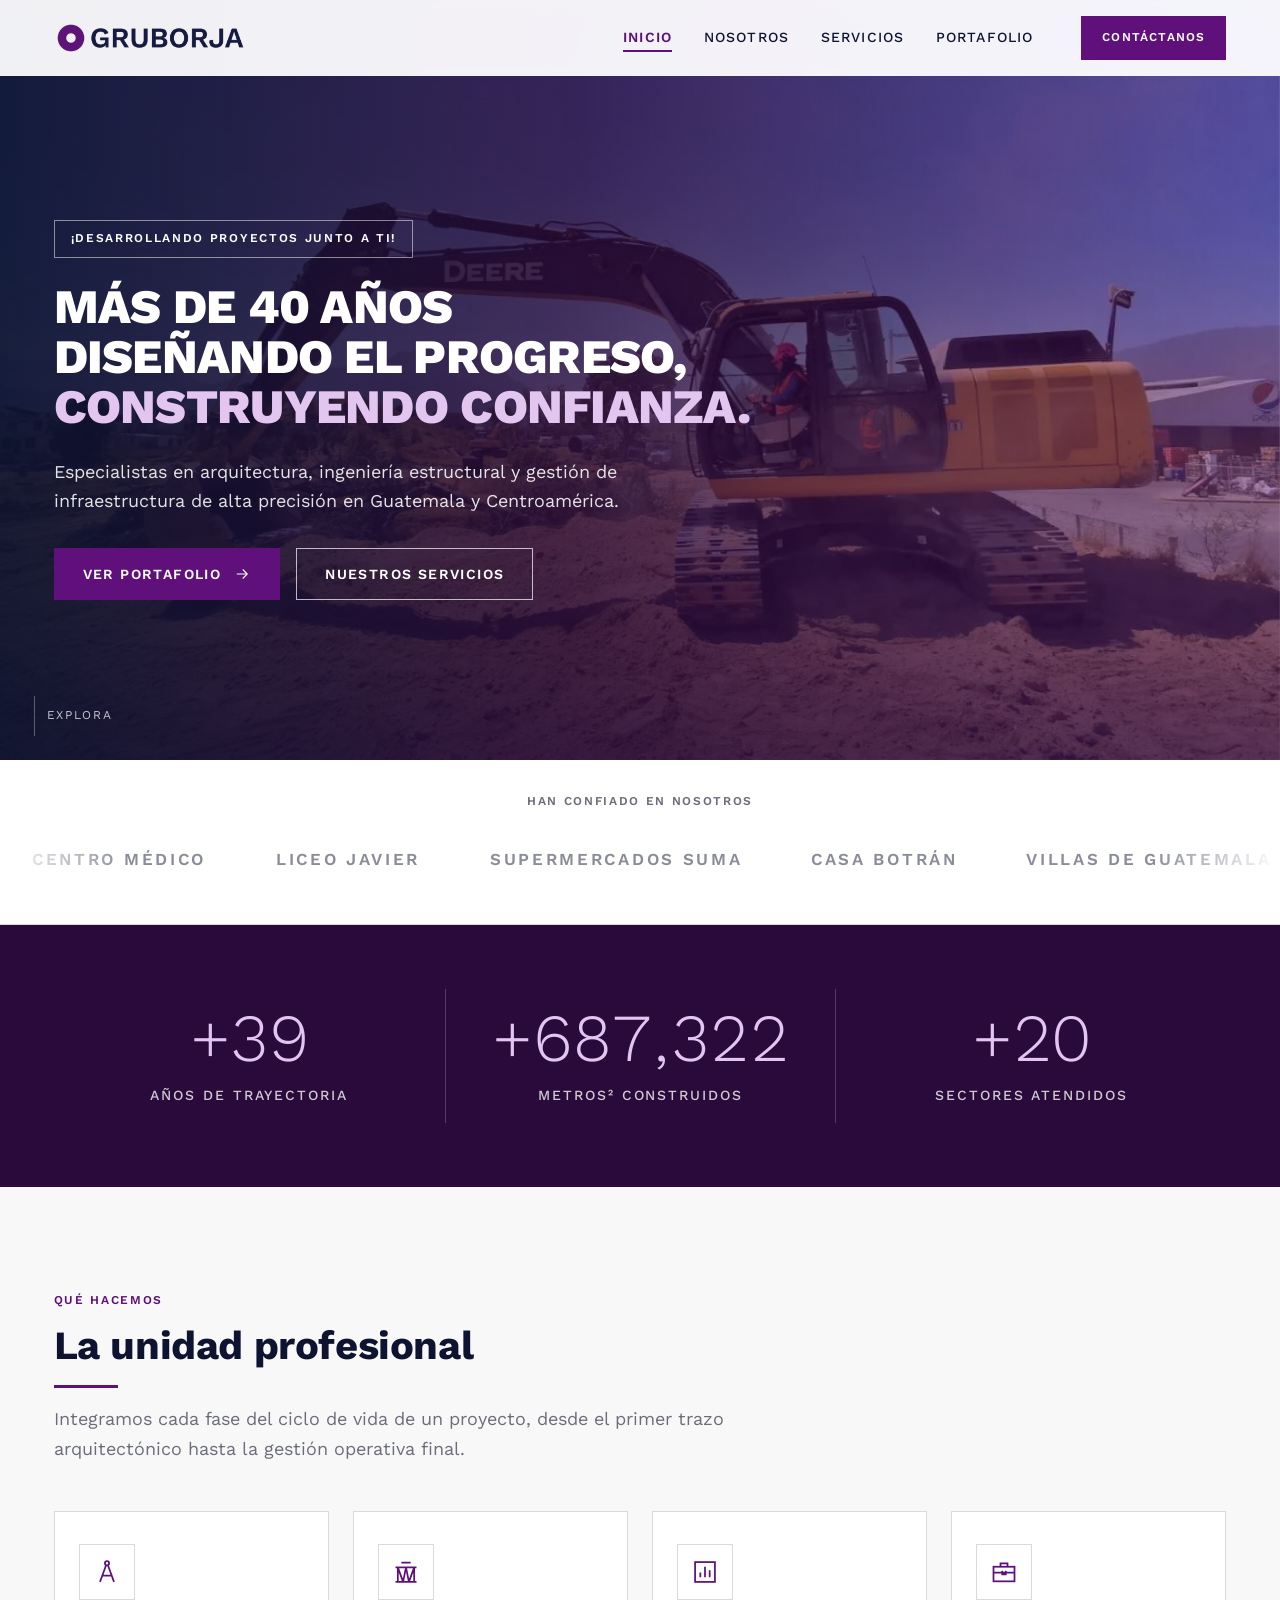
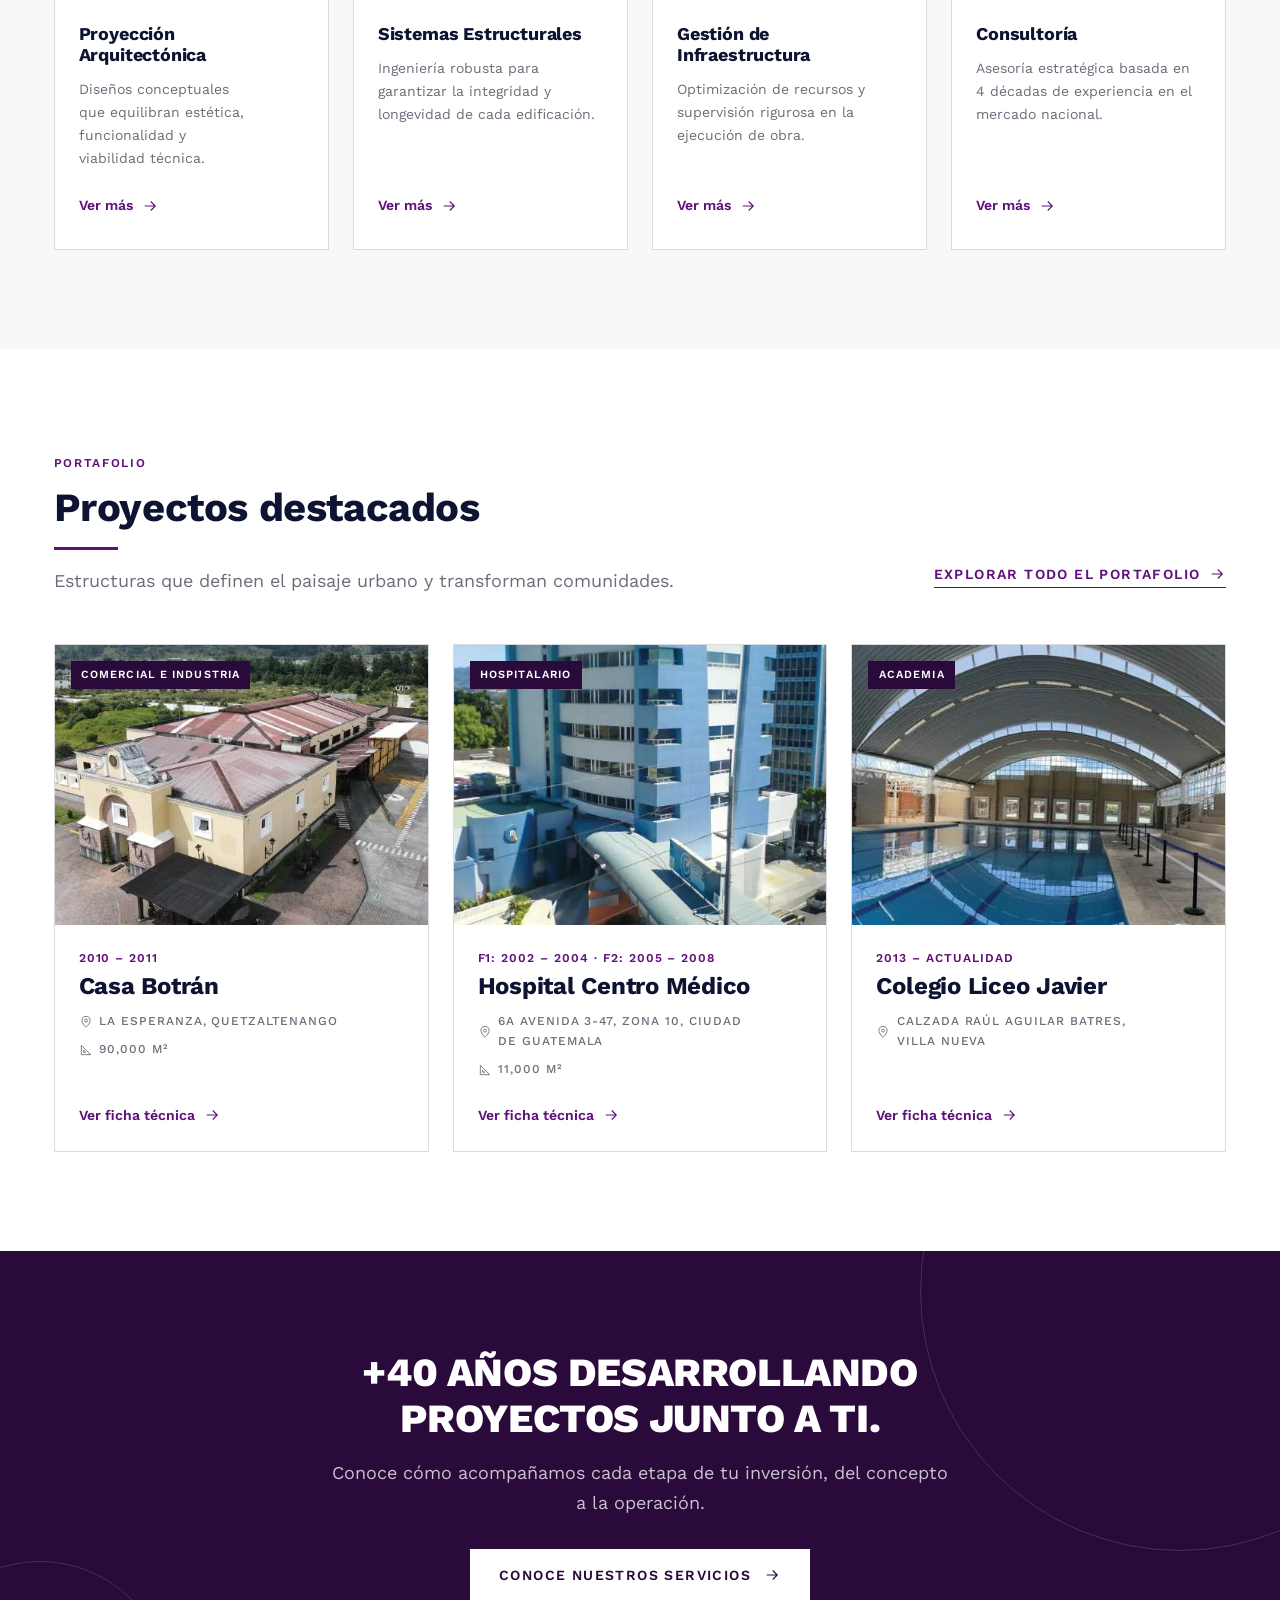
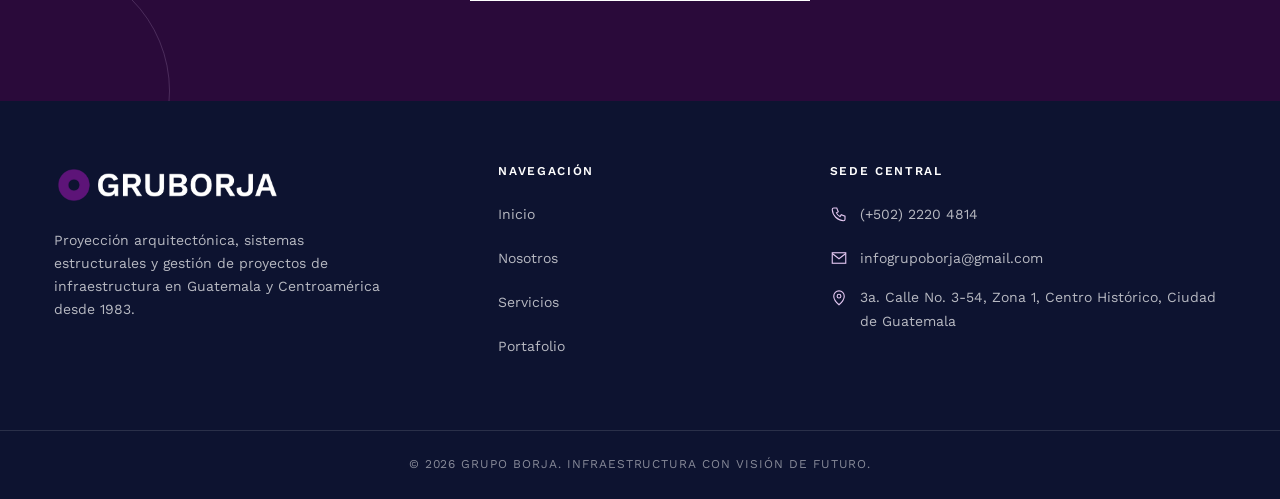
==== commit 37cb36ad: "Rediseño de Servicios: proceso en 5 fases, seguimiento post-entrega y tono unificado - Servicios con" ====
--- a/index.html
+++ b/index.html
@@ -157,7 +157,7 @@
 
         <ul class="service-links" role="list">
           <li class="reveal">
-            <a class="service-link" href="servicios.html#proyeccion">
+            <a class="service-link" href="servicios.html#arquitectura">
               <span class="service-icon">
                 <svg viewBox="0 0 24 24" fill="none" stroke="currentColor" stroke-width="1.5" aria-hidden="true"><circle cx="12" cy="4.5" r="1.8"/><path d="M11.2 6.2 6 20.5M12.8 6.2 18 20.5M8.2 15h7.6"/></svg>
               </span>
@@ -167,7 +167,7 @@
             </a>
           </li>
           <li class="reveal">
-            <a class="service-link" href="servicios.html#estructuras">
+            <a class="service-link" href="servicios.html#ingenierias">
               <span class="service-icon">
                 <svg viewBox="0 0 24 24" fill="none" stroke="currentColor" stroke-width="1.5" aria-hidden="true"><path d="M3 20.5h18M5 20.5V8M19 20.5V8M3 8h18M5 8l4.5 12.5M9.5 20.5 12 8l2.5 12.5M14.5 20.5 19 8M8 4h8"/></svg>
               </span>
@@ -177,7 +177,7 @@
             </a>
           </li>
           <li class="reveal">
-            <a class="service-link" href="servicios.html#gestion">
+            <a class="service-link" href="servicios.html#construccion">
               <span class="service-icon">
                 <svg viewBox="0 0 24 24" fill="none" stroke="currentColor" stroke-width="1.5" aria-hidden="true"><rect x="3.5" y="3.5" width="17" height="17"/><path d="M8 16.5v-4M12 16.5v-9M16 16.5v-6"/></svg>
               </span>
@@ -187,7 +187,7 @@
             </a>
           </li>
           <li class="reveal">
-            <a class="service-link" href="servicios.html#consultoria">
+            <a class="service-link" href="servicios.html#anteproyecto">
               <span class="service-icon">
                 <svg viewBox="0 0 24 24" fill="none" stroke="currentColor" stroke-width="1.5" aria-hidden="true"><rect x="3" y="7.5" width="18" height="12.5"/><path d="M9 7.5V4.5h6v3M3 12.5h18M10.5 11v3h3v-3"/></svg>
               </span>
--- a/css/componentes.css
+++ b/css/componentes.css
@@ -815,8 +815,10 @@
    tecla Esc de forma accesible.
    ========================================================= */
 .project-modal {
-  width: min(1180px, 100% - 2rem);
-  max-height: calc(100dvh - 2rem);
+  width: min(1400px, 100% - 3rem);
+  height: min(900px, 100dvh - 3rem);
+  max-width: none;
+  max-height: none;
   padding: 0;
   border: 0;
   background: var(--color-white);
@@ -832,7 +834,8 @@
 
 .project-modal[open] {
   display: grid;
-  grid-template-columns: 1.5fr 1fr;
+  grid-template-columns: minmax(0, 1.55fr) minmax(380px, 1fr);
+  grid-template-rows: minmax(0, 1fr);
   animation: modal-in var(--t-med) var(--ease);
 }
 
@@ -879,14 +882,24 @@
   position: relative;
   flex: 1;
   min-height: 0;
-  aspect-ratio: 4 / 3;
   overflow: hidden;
+  isolation: isolate;
+}
+
+/* Fondo difuminado con la misma foto: rellena los bordes sin recortar la imagen */
+.gallery__stage::before {
+  content: "";
+  position: absolute;
+  inset: -40px;
+  z-index: -1;
+  background: var(--gallery-bg, none) center / cover no-repeat;
+  filter: blur(28px) brightness(0.45);
 }
 
 .gallery__img {
   width: 100%;
   height: 100%;
-  object-fit: cover;
+  object-fit: contain; /* la foto se ve completa */
   animation: fade-in var(--t-med) var(--ease);
 }
 
@@ -944,6 +957,7 @@
 .gallery__thumbs {
   display: flex;
   gap: var(--space-2);
+  justify-content: safe center;
   padding: var(--space-3);
   overflow-x: auto;
   scrollbar-width: thin;
@@ -974,8 +988,11 @@
 
 /* ----- Ficha técnica ----- */
 .spec {
+  min-height: 0;
   padding: var(--space-7) var(--space-6) var(--space-6);
   overflow-y: auto;
+  overscroll-behavior: contain;
+  scrollbar-width: thin;
 }
 
 .spec__sector {
@@ -1046,12 +1063,18 @@
 
 /* Modal en tablet y móvil: una sola columna con scroll */
 @media (max-width: 899px) {
+  .project-modal {
+    height: auto;
+    max-height: calc(100dvh - 2rem);
+  }
+
   .project-modal[open] {
     display: block;
     overflow-y: auto;
   }
 
   .gallery__stage {
+    flex: none;
     aspect-ratio: 4 / 3;
   }
 
@@ -1087,3 +1110,300 @@
     gap: var(--space-1);
   }
 }
+
+/* =========================================================
+   FICHA TÉCNICA DEL MODAL · RESUMEN DE SECTOR · TARJETAS
+   (agregado para la sección automotriz / Grupo Los Tres)
+   ========================================================= */
+
+/* ----- Tarjeta: cliente y período sobre el título ----- */
+.project-card__kicker {
+  display: flex;
+  flex-wrap: wrap;
+  gap: var(--space-1) var(--space-3);
+  margin-bottom: var(--space-1);
+  font-size: var(--fs-xs);
+  font-weight: 600;
+  letter-spacing: 0.08em;
+  text-transform: uppercase;
+  color: var(--color-purple);
+}
+
+.project-card__kicker span + span {
+  color: var(--color-text-soft);
+}
+
+/* Imagen genérica: no se pasa a gris */
+.project-card__media--generic img {
+  filter: none !important;
+}
+
+/* ----- Encabezados de bloque ----- */
+.spec__heading {
+  margin-top: var(--space-6);
+  margin-bottom: var(--space-3);
+  font-size: var(--fs-xs);
+  font-weight: 600;
+  letter-spacing: var(--tracking-wide);
+  text-transform: uppercase;
+  color: var(--color-text-soft);
+}
+
+.spec__block[hidden] {
+  display: none;
+}
+
+/* ----- Datos clave en cuadrícula ----- */
+.spec__grid {
+  display: grid;
+  grid-template-columns: repeat(2, minmax(0, 1fr));
+  margin: 0;
+  border-top: var(--border);
+  border-left: var(--border);
+}
+
+.spec__cell {
+  padding: var(--space-3) var(--space-4);
+  border-right: var(--border);
+  border-bottom: var(--border);
+}
+
+.spec__cell:first-child {
+  grid-column: 1 / -1; /* Ubicación ocupa todo el ancho */
+}
+
+.spec__cell dt {
+  font-size: 0.7rem;
+  font-weight: 600;
+  letter-spacing: 0.1em;
+  text-transform: uppercase;
+  color: var(--color-text-soft);
+}
+
+.spec__cell dd {
+  margin: var(--space-1) 0 0;
+  font-size: var(--fs-sm);
+  font-weight: 500;
+  color: var(--color-navy);
+}
+
+/* ----- Listas ----- */
+.spec__list {
+  margin: 0;
+  padding-left: 1.1em;
+  font-size: var(--fs-sm);
+  color: var(--color-text);
+}
+
+.spec__list li + li {
+  margin-top: var(--space-1);
+}
+
+.spec__list li::marker {
+  color: var(--color-purple);
+}
+
+/* ----- Acción profesional (etiquetas) ----- */
+.spec__chips {
+  display: flex;
+  flex-wrap: wrap;
+  gap: var(--space-2);
+  margin: 0;
+  padding: 0;
+  list-style: none;
+}
+
+.spec__chip {
+  padding: 0.35em 0.8em;
+  border: 1px solid var(--color-lilac);
+  background: var(--color-lilac-soft);
+  color: var(--color-purple);
+  font-size: var(--fs-xs);
+  font-weight: 600;
+}
+
+/* ----- Equipo de proyecto ----- */
+.spec__team {
+  margin: 0;
+  border-top: var(--border);
+}
+
+.spec__team-row {
+  display: grid;
+  grid-template-columns: 11rem 1fr;
+  gap: var(--space-4);
+  padding-block: var(--space-2);
+  border-bottom: var(--border);
+  font-size: var(--fs-sm);
+}
+
+.spec__team-row dt {
+  color: var(--color-text-soft);
+}
+
+.spec__team-row dd {
+  margin: 0;
+  color: var(--color-navy);
+  font-weight: 500;
+}
+
+.spec__desc {
+  margin-top: 0;
+}
+
+/* ----- Anterior / Siguiente ----- */
+.spec__pager {
+  display: grid;
+  grid-template-columns: 1fr auto 1fr;
+  align-items: center;
+  gap: var(--space-3);
+  margin-top: var(--space-6);
+  padding-top: var(--space-4);
+  border-top: var(--border);
+}
+
+.spec__pager[hidden] {
+  display: none;
+}
+
+.spec__pager-btn {
+  display: flex;
+  align-items: center;
+  gap: var(--space-2);
+  min-width: 0;
+  padding: var(--space-2);
+  border: 0;
+  background: none;
+  color: var(--color-navy);
+  font: inherit;
+  text-align: left;
+  cursor: pointer;
+}
+
+.spec__pager-btn--next {
+  justify-content: flex-end;
+  text-align: right;
+}
+
+.spec__pager-btn:hover strong {
+  color: var(--color-purple);
+}
+
+.spec__pager-btn svg {
+  flex: none;
+  width: 20px;
+  height: 20px;
+}
+
+.spec__pager-btn span {
+  display: flex;
+  flex-direction: column;
+  min-width: 0;
+}
+
+.spec__pager-btn small {
+  font-size: 0.7rem;
+  letter-spacing: 0.1em;
+  text-transform: uppercase;
+  color: var(--color-text-soft);
+}
+
+.spec__pager-btn strong {
+  overflow: hidden;
+  font-size: var(--fs-sm);
+  font-weight: 600;
+  white-space: nowrap;
+  text-overflow: ellipsis;
+}
+
+.spec__pager-count {
+  font-size: var(--fs-xs);
+  color: var(--color-text-soft);
+}
+
+/* ----- Resumen de sector (sobre la cuadrícula) ----- */
+.sector-summary {
+  display: grid;
+  grid-template-columns: 1.3fr 1fr;
+  gap: var(--space-6);
+  margin-bottom: var(--space-6);
+  padding: var(--space-6);
+  background: var(--color-purple-deep);
+  color: var(--color-white);
+}
+
+.sector-summary[hidden] {
+  display: none;
+}
+
+.sector-summary__eyebrow {
+  font-size: var(--fs-xs);
+  font-weight: 600;
+  letter-spacing: var(--tracking-wide);
+  text-transform: uppercase;
+  color: var(--color-lilac);
+}
+
+.sector-summary__title {
+  margin-top: var(--space-2);
+  font-size: var(--fs-xl);
+  color: var(--color-white);
+}
+
+.sector-summary__text {
+  margin-top: var(--space-3);
+  font-size: var(--fs-sm);
+  color: rgba(255, 255, 255, 0.8);
+}
+
+.sector-summary__data {
+  display: grid;
+  gap: var(--space-3);
+  margin: 0;
+  align-content: center;
+}
+
+.sector-summary__data div {
+  padding-bottom: var(--space-3);
+  border-bottom: 1px solid rgba(255, 255, 255, 0.15);
+}
+
+.sector-summary__data dt {
+  font-size: 0.7rem;
+  letter-spacing: 0.1em;
+  text-transform: uppercase;
+  color: var(--color-lilac);
+}
+
+.sector-summary__data dd {
+  margin: var(--space-1) 0 0;
+  font-weight: 600;
+}
+
+@media (max-width: 899px) {
+  .sector-summary {
+    grid-template-columns: 1fr;
+    padding: var(--space-5);
+  }
+}
+
+@media (max-width: 559px) {
+  .spec__grid {
+    grid-template-columns: 1fr;
+  }
+
+  .spec__team-row {
+    grid-template-columns: 1fr;
+    gap: 0;
+  }
+
+  .spec__pager-btn strong {
+    display: none;
+  }
+}
+
+/* Con una sola foto se ocultan flechas y miniaturas */
+.gallery__nav[hidden],
+.gallery__thumbs[hidden] {
+  display: none;
+}
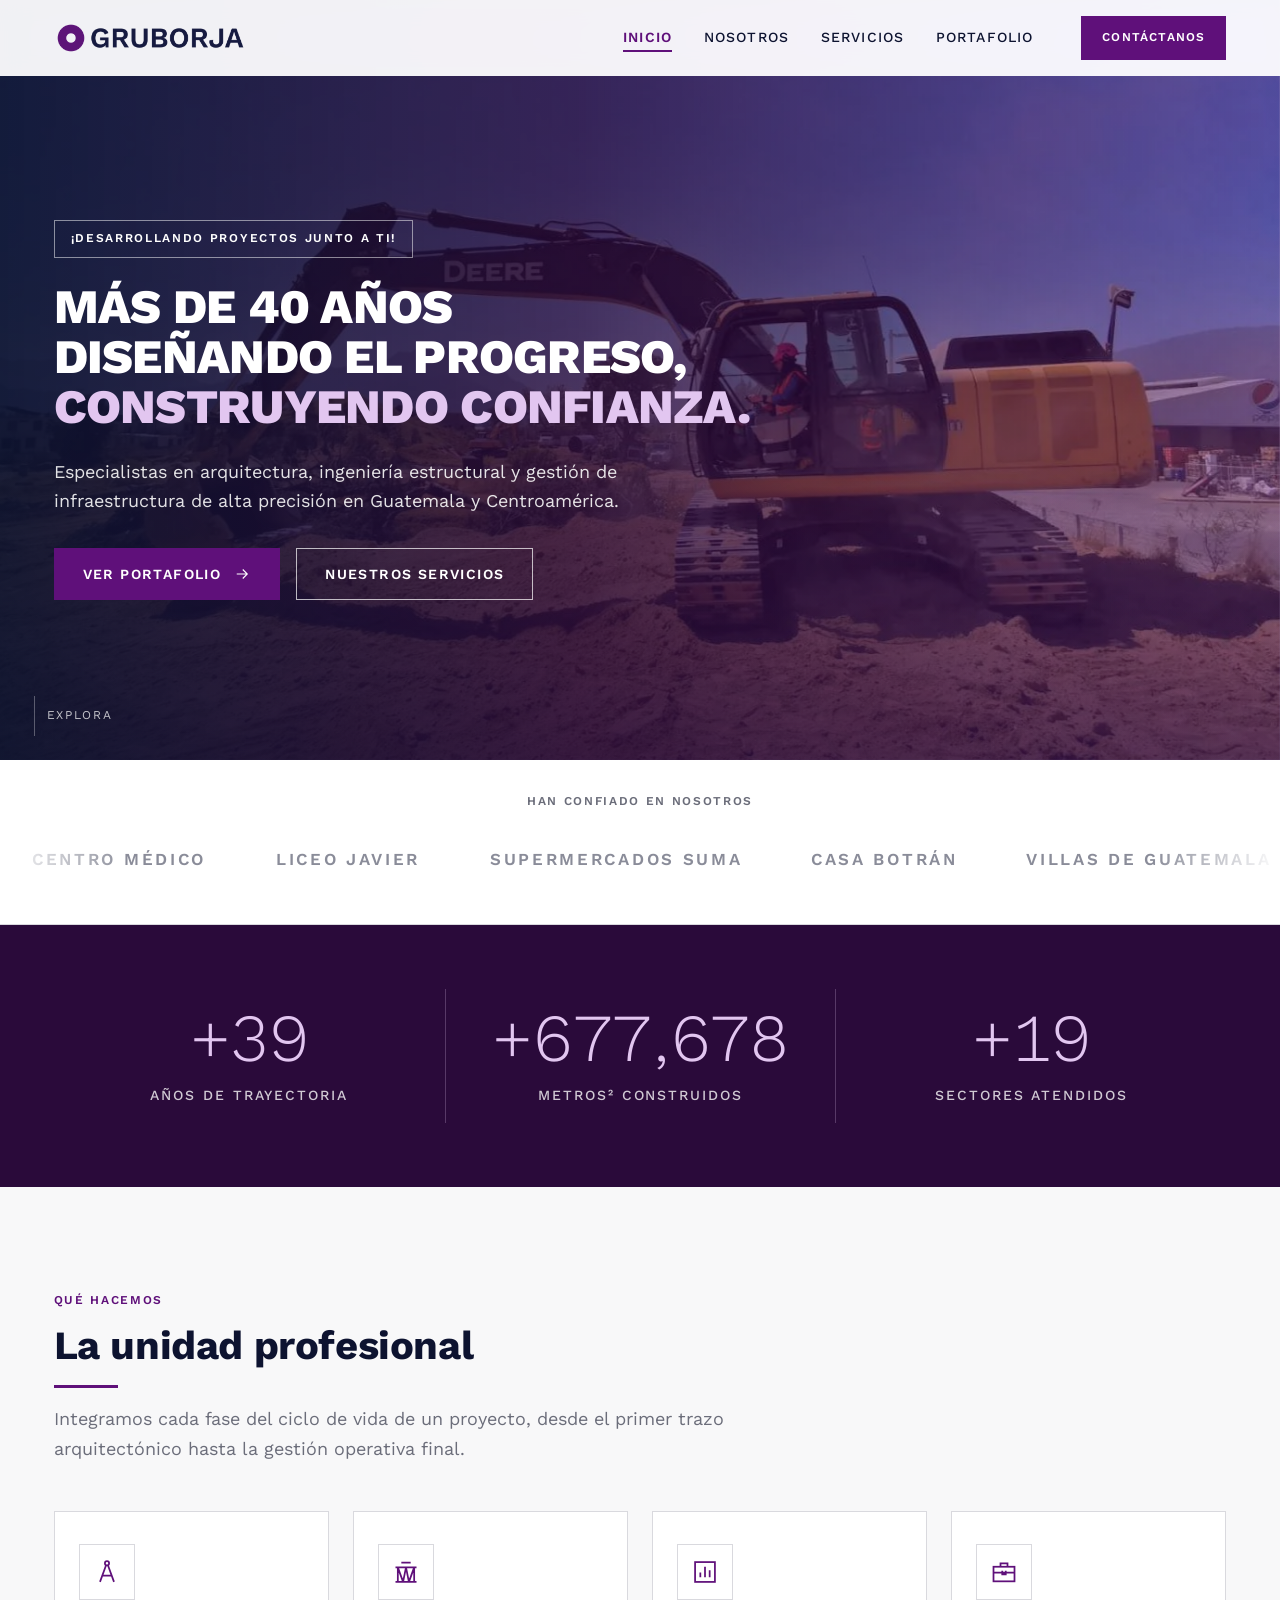
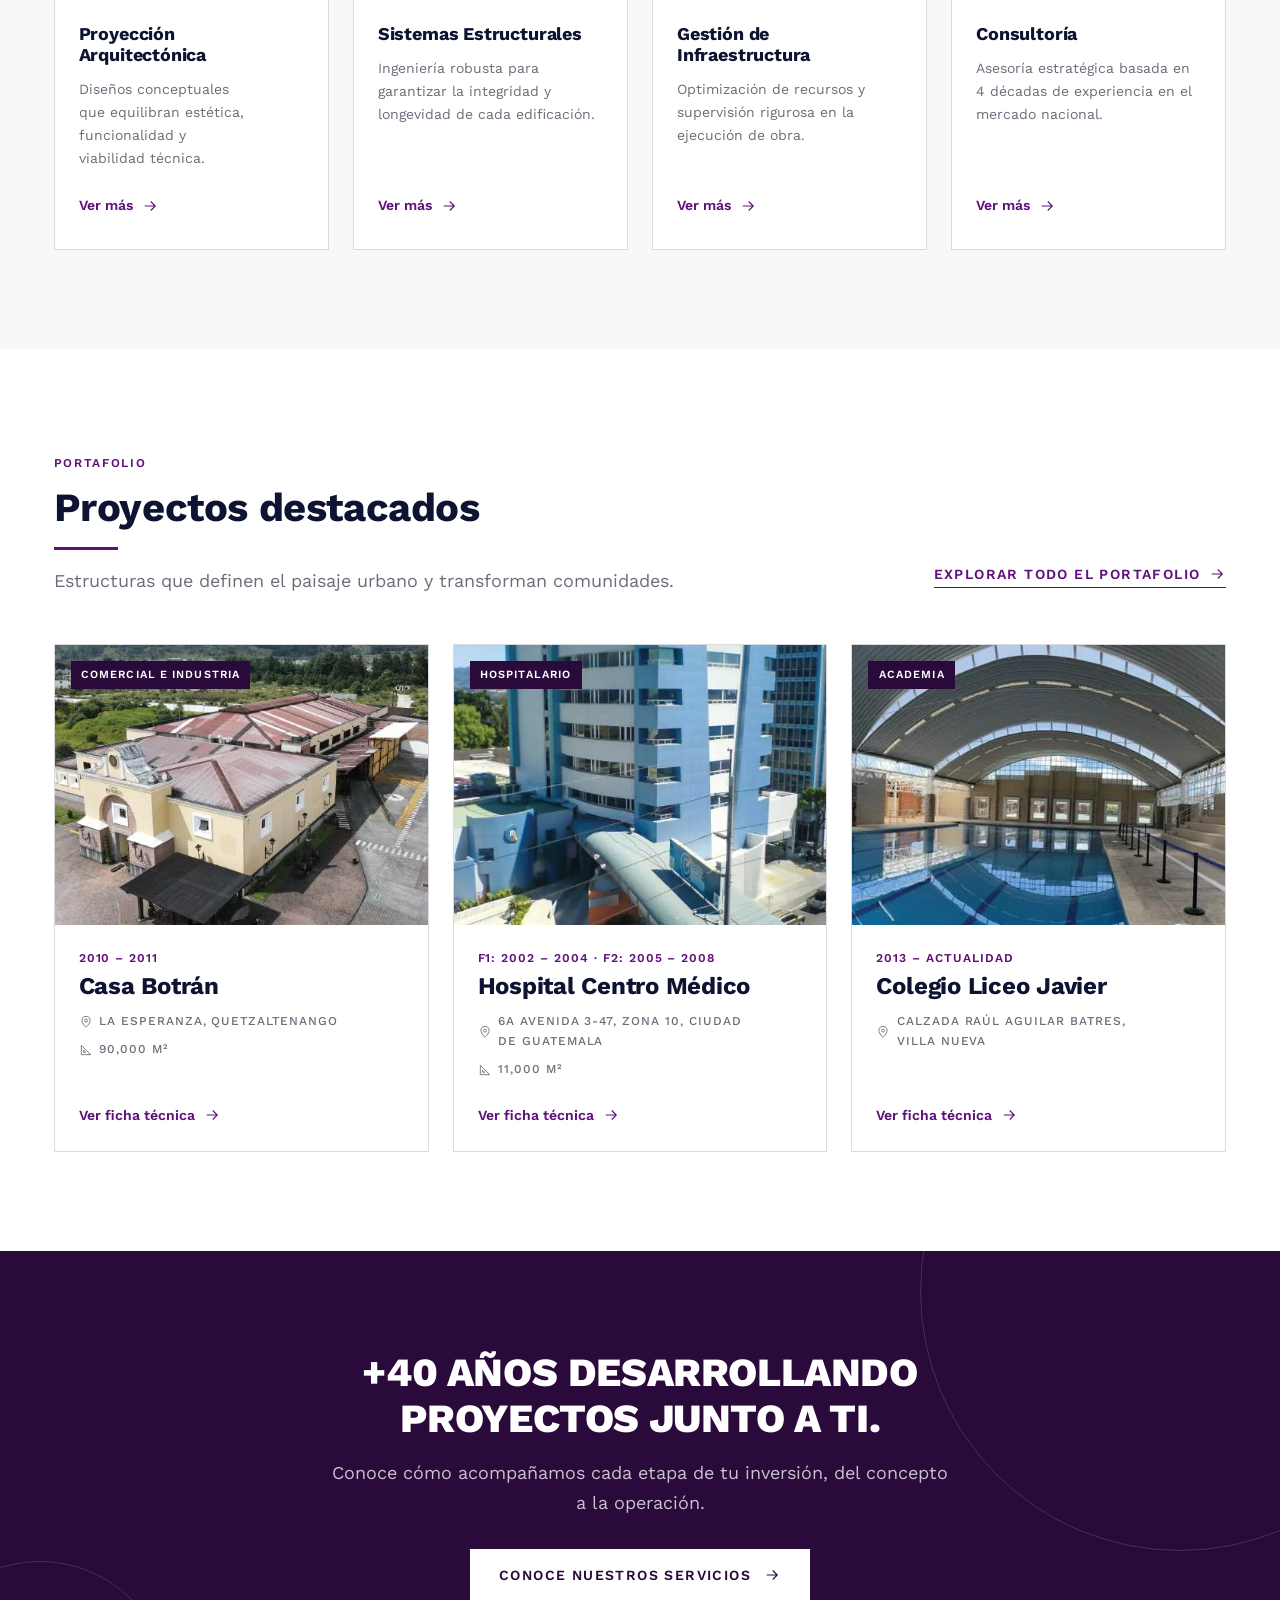
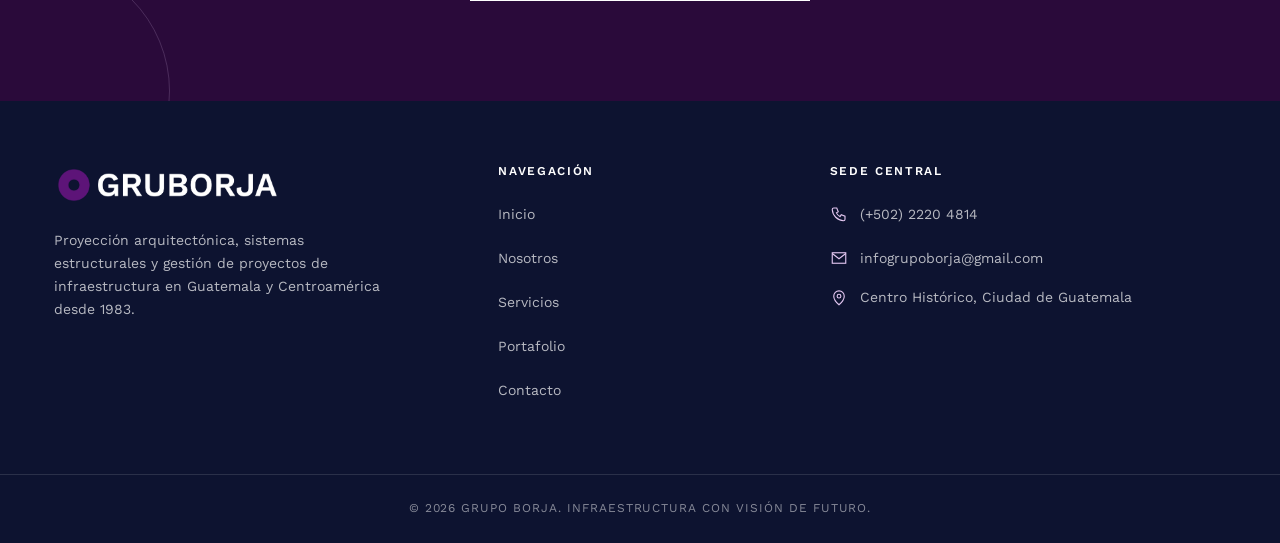
==== commit 0e656213: "feat(contacto): integracion de formato de contacto, formulario y CTA" ====
--- a/index.html
+++ b/index.html
@@ -56,7 +56,7 @@
           <li><a class="main-nav__link" href="servicios.html">Servicios</a></li>
           <li><a class="main-nav__link" href="portafolio.html">Portafolio</a></li>
         </ul>
-        <a class="btn btn--primary btn--sm" href="mailto:infogrupoborja@gmail.com?subject=Solicitud%20de%20asesor%C3%ADa%20t%C3%A9cnica">Contáctanos</a>
+        <a class="btn btn--primary btn--sm" href="contacto.html">Contáctanos</a>
       </nav>
     </div>
   </header>
@@ -257,6 +257,7 @@
           <li><a href="nosotros.html">Nosotros</a></li>
           <li><a href="servicios.html">Servicios</a></li>
           <li><a href="portafolio.html">Portafolio</a></li>
+          <li><a href="contacto.html">Contacto</a></li>
         </ul>
       </nav>
 
@@ -278,7 +279,7 @@
         </ul>
         <address class="site-footer__address">
           <svg viewBox="0 0 24 24" fill="none" stroke="currentColor" stroke-width="1.5" aria-hidden="true"><path d="M12 21s-7-6.1-7-11.5A7 7 0 0 1 19 9.5C19 14.9 12 21 12 21Z"/><circle cx="12" cy="9.5" r="2.5"/></svg>
-          <span>3a. Calle No. 3-54, Zona 1, Centro Histórico, Ciudad de Guatemala</span>
+          <span>Centro Histórico, Ciudad de Guatemala</span>
         </address>
       </div>
     </div>
